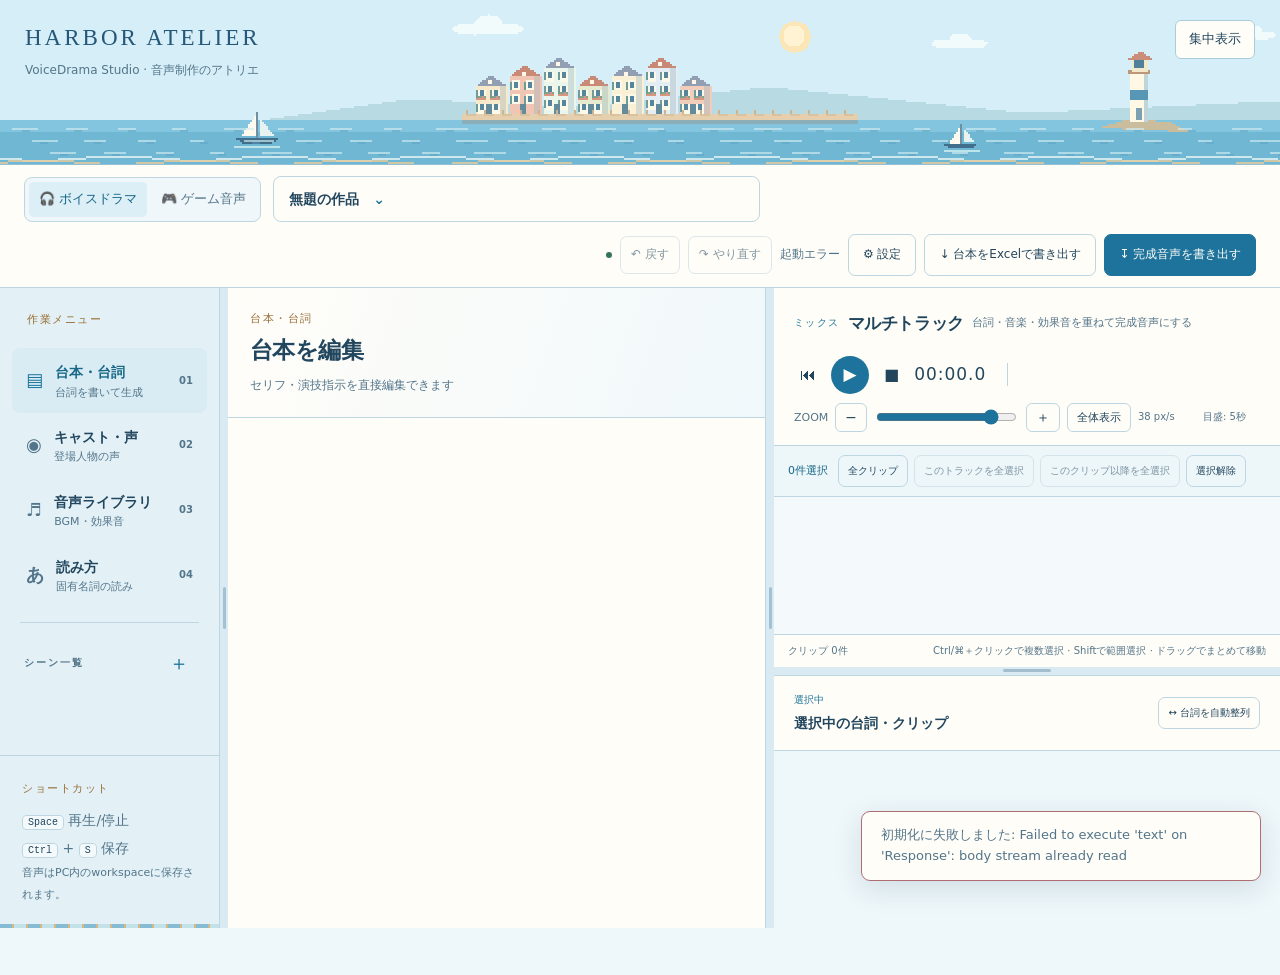
==== static/index.html @ 977e0856 "Generate several VoiceDrama scenes at once in bounded batches VoiceDrama could only generate the mis" ====
<!doctype html>
<html lang="ja"><head><meta charset="utf-8"><meta name="viewport" content="width=device-width,initial-scale=1">
<title>VoiceDrama Studio — シナリオから音へ</title>
<link rel="stylesheet" href="/static/style.css?v=0413"><link rel="stylesheet" href="/static/harbor.css?v=0320"><link rel="stylesheet" href="/static/pronunciation.css?v=0401"><link rel="stylesheet" href="/static/characters.css?v=0501"></head>
<body>
<div id="app">
<header class="harbor-masthead"><canvas class="harbor-art" aria-hidden="true"></canvas><div class="harbor-brand"><strong>HARBOR ATELIER</strong><span>VoiceDrama Studio · 音声制作のアトリエ</span></div><button type="button" id="harborFocus" class="harbor-focus-button" aria-pressed="false">集中表示</button></header>
<header class="topbar">
 <nav class="mode-switch" aria-label="制作モード"><span class="mode-active" aria-current="page">🎧 ボイスドラマ</span><a href="/game">🎮 ゲーム音声</a></nav>
 <button id="projectButton" class="project-name" title="プロジェクトの管理・名前変更">無題の作品 <span>⌄</span></button>
 <div class="top-actions"><span class="status-dot"></span><button id="undoBtn" class="btn ghost history-action" title="編集を戻す (Ctrl+Z)" disabled>↶ 戻す</button><button id="redoBtn" class="btn ghost history-action" title="やり直す (Ctrl+Y / Ctrl+Shift+Z)" disabled>↷ やり直す</button><span id="saveState" class="small muted">読み込み中</span><button id="settingsBtn" class="btn ghost">⚙ 設定</button><button id="exportExcelBtn" class="btn ghost" title="台本をExcelファイルで書き出します">↓ 台本をExcelで書き出す</button><button id="renderBtn" class="btn primary" title="マルチトラックをミックスして完成音声を書き出します">↧ 完成音声を書き出す</button></div>
</header>
<div class="main-layout">
 <aside class="sidebar">
  <div class="sidebar-top"><div class="section-label">作業メニュー</div><button class="side-nav active" id="navScript"><span class="nav-icon">▤</span><span class="nav-text"><b>台本・台詞</b><small>台詞を書いて生成</small></span><span class="nav-short">01</span></button><button class="side-nav" id="navVoices"><span class="nav-icon">◉</span><span class="nav-text"><b>キャスト・声</b><small>登場人物の声</small></span><span class="nav-short">02</span></button><button class="side-nav" id="navAssets"><span class="nav-icon">♬</span><span class="nav-text"><b>音声ライブラリ</b><small>BGM・効果音</small></span><span class="nav-short">03</span></button><button class="side-nav" id="navPronunciation"><span class="nav-icon">あ</span><span class="nav-text"><b>読み方</b><small>固有名詞の読み</small></span><span class="nav-short">04</span></button></div>
  <div class="sidebar-divider"></div><div class="side-section-title">シーン一覧 <button id="addSceneBtn" title="シーンを追加">＋</button></div><div id="sceneList" class="scene-list"></div>
  <div class="sidebar-footer"><div class="tip-label">ショートカット</div><div><kbd>Space</kbd> 再生/停止</div><div><kbd>Ctrl</kbd> + <kbd>S</kbd> 保存</div><div class="tiny muted">音声はPC内のworkspaceに保存されます。</div></div>
 </aside>
 <div class="panel-resizer panel-resizer-vertical" id="resizeSidebar" role="separator" tabindex="0" aria-label="サイドバーの幅を調整" aria-orientation="vertical" title="左右にドラッグして幅を変更。ダブルクリックで初期化"></div>
 <main class="editor-panel">
  <div class="panel-heading"><div><div id="editorKicker" class="kicker">台本・台詞</div><h1 id="editorTitle">台本を編集</h1><p id="editorSub" class="muted">セリフ・演技指示を直接編集できます</p></div><div class="heading-actions" id="panelActions"></div></div>
  <div class="editor-content" id="editorContent"></div>
 </main>
 <div class="panel-resizer panel-resizer-vertical" id="resizeEditor" role="separator" tabindex="0" aria-label="台本編集とマルチトラックの幅を調整" aria-orientation="vertical" title="左右にドラッグしてマルチトラックを拡大・縮小。ダブルクリックで初期化"></div>
 <section class="workbench">
  <div class="workbench-head"><div class="workbench-title"><span class="tiny amber">ミックス</span><h2>マルチトラック</h2><span class="muted small">台詞・音楽・効果音を重ねて完成音声にする</span></div><div class="transport"><button id="rewindBtn" title="先頭へ">⏮</button><button id="playBtn" class="play-btn" title="再生">▶</button><button id="stopBtn" title="再生を中断（現在位置を保持）" aria-label="再生を中断（現在位置を保持）">■</button><div id="timeDisplay" class="clock">00:00.0</div><span class="transport-divider"></span><div class="timeline-zoom-tools" aria-label="タイムラインの表示倍率"><span class="muted small">ZOOM</span><button type="button" id="zoomOutBtn" aria-label="時間軸を縮小" title="より長い時間を表示">−</button><input id="zoom" type="range" min="0" max="100" step="1" value="86" aria-label="時間軸の拡大縮小"><button type="button" id="zoomInBtn" aria-label="時間軸を拡大" title="細かい時間を表示">＋</button><button type="button" id="zoomFitBtn" class="zoom-fit" title="現在のシーンを横幅に収める">全体表示</button><span class="muted tiny" id="zoomNumber">38 px/s</span><span class="muted tiny" id="zoomScale">目盛: 5秒</span></div></div></div>
  <div class="clip-selection-tools" aria-label="タイムラインの複数選択"><span id="clipSelectionCount" role="status">0件選択</span><button id="selectAllClips" class="btn ghost mini">全クリップ</button><button id="selectTrackClips" class="btn ghost mini" disabled>このトラックを全選択</button><button id="selectFollowingClips" class="btn ghost mini" disabled title="選択中クリップの開始時刻以降を全トラックから選択">このクリップ以降を全選択</button><button id="clearClipSelection" class="btn ghost mini">選択解除</button></div>
  <div class="workbench-body"><div class="timeline-shell"><div id="timeline" class="timeline" tabindex="0" aria-label="マルチトラックのタイムライン"></div></div><div class="bottom-stats"><span id="timelineInfo">クリップ 0件</span><span>Ctrl/⌘＋クリックで複数選択 · Shiftで範囲選択 · ドラッグでまとめて移動</span></div></div>
  <div class="panel-resizer panel-resizer-horizontal" id="resizeInspector" role="separator" tabindex="0" aria-label="タイムラインと編集パネルの高さを調整" aria-orientation="horizontal" title="上下にドラッグしてタイムラインの高さを調整。ダブルクリックで初期化"></div>
  <div class="workbench-foot"><div class="inspector-heading"><div><div class="tiny amber">選択中</div><h3>選択中の台詞・クリップ</h3></div><button id="reflowBtn" class="btn ghost mini" title="台詞を順番どおりに並べ直す">↔ 台詞を自動整列</button></div><div id="inspector" class="inspector"></div></div>
 </section>
</div>
</div>
<div id="modalBackdrop" class="modal-backdrop hidden"><div class="modal" id="modalBody"></div></div>
<div id="toasts" class="toasts"></div>
<input type="file" id="excelPicker" accept=".xlsx" hidden>
<input type="file" id="audioPicker" accept="audio/*,.wav,.mp3,.flac,.ogg,.m4a,.aac,.opus" multiple hidden>
<input type="file" id="bulkAudioPicker" accept=".wav,.mp3,.flac,.ogg,.m4a,.aac,.opus,audio/*" multiple hidden>
<script src="/static/harbor.js?v=0313" defer></script><script src="/static/pronunciation.js?v=0401" defer></script><script src="/static/characters.js?v=0502" defer></script><script src="/static/app.js?v=0503" defer></script>
</body></html>
---- static/style.css ----
:root{--bg:#0b0d13;--surface:#11151e;--surface2:#171b26;--surface3:#1d2330;--border:#292f3b;--text:#eaedf5;--muted:#929aa9;--accent:#d4a968;--accent2:#f2d6a4;--green:#72ba9a;--blue:#82a7e1;--purple:#af91d7;--red:#e0848a;--radius:11px}
*{box-sizing:border-box}body{margin:0;background:var(--bg);color:var(--text);font-family:'DM Sans','Noto Sans JP',system-ui,sans-serif;font-size:13px}button,input,select,textarea{font:inherit}button{cursor:pointer}button:disabled{opacity:.4;cursor:not-allowed}input,textarea,select{background:#151a25;border:1px solid #343b49;color:var(--text);border-radius:7px;outline:none}input:focus,textarea:focus,select:focus{border-color:var(--accent)}textarea{resize:vertical}select{padding:8px}::selection{background:#a17b46;color:#fff}h1,h2,h3,p{margin:0}h1{font-size:23px;letter-spacing:-.6px}h2{font-size:17px;letter-spacing:-.4px}h3{font-size:14px}button{color:inherit}.muted{color:var(--muted)}.tiny{font-size:10px}.small{font-size:11px}.amber{color:var(--accent)}.hidden{display:none!important}.kicker,.section-label,.tip-label{font-size:10px;letter-spacing:2.4px;font-weight:700;color:var(--accent)}.topbar{height:72px;display:flex;align-items:center;gap:22px;border-bottom:1px solid var(--border);padding:0 23px;background:#0e1118}.brand{display:flex;gap:11px;align-items:center;min-width:208px}.brand-icon{width:34px;height:34px;border:1px solid #7a6343;color:var(--accent);border-radius:10px;display:grid;place-items:center}.brand-icon svg{width:25px}.brand b{letter-spacing:2px;font-size:14px}.brand b span{font-weight:400;color:var(--accent)}.brand small{font-size:9px;letter-spacing:3px;color:#a0a3aa;display:block;margin-top:1px}.brand em{font-style:normal;font-size:8px;letter-spacing:1px;color:#56826e}.project-name{padding:11px 15px;background:#171c26;border:1px solid #2a3140;border-radius:8px;min-width:210px;text-align:left;font-weight:700;max-width:330px;overflow:hidden;text-overflow:ellipsis;white-space:nowrap}.project-name span{float:right;color:var(--accent)}.top-actions{display:flex;gap:9px;align-items:center;margin-left:auto}.status-dot{height:6px;width:6px;background:var(--green);border-radius:50%}.btn{border:1px solid var(--border);background:#1a202c;padding:10px 14px;border-radius:7px;font-size:12px;font-weight:600;white-space:nowrap}.btn:hover{border-color:#8d7958;background:#252b34}.btn.primary{background:linear-gradient(135deg,#b58b50,#d7b17a);border:0;color:#141218}.btn.primary:hover{filter:brightness(1.08)}.btn.ghost{background:transparent}.btn.mini{font-size:10px;padding:7px 9px}.btn.danger{color:#eaa6a6}.main-layout{display:grid;grid-template-columns:220px minmax(370px,42%) minmax(440px,1fr);height:calc(100vh - 72px);min-height:580px}.sidebar{background:#10131c;border-right:1px solid var(--border);display:flex;flex-direction:column;min-height:0}.sidebar-top{padding:23px 12px 15px}.sidebar-top .section-label{padding:0 15px 20px}.side-nav{width:100%;display:flex;align-items:center;gap:12px;padding:13px 14px;background:none;border:0;border-radius:8px;text-align:left;color:#aeb5c3;font-weight:600}.side-nav.active{background:#242432;color:var(--accent2)}.side-nav:hover{background:#202632}.nav-icon{font-size:18px;color:#8c939f}.side-nav.active .nav-icon{color:var(--accent)}.nav-short{font-size:10px;color:#667080;margin-left:auto}.sidebar-divider{height:1px;background:var(--border);margin:0 20px}.side-section-title{display:flex;align-items:center;justify-content:space-between;padding:23px 24px 12px;font-size:10px;letter-spacing:2.1px;color:#89909b;font-weight:700}.side-section-title button{background:none;border:0;color:var(--accent);font-size:20px}.scene-list{padding:0 10px;overflow:auto;flex:1}.scene-item{display:flex;align-items:center;text-align:left;gap:10px;padding:12px 12px;width:100%;border:0;background:none;color:#9ca7b8;border-radius:7px;margin-bottom:3px}.scene-item.active{background:#252635;color:#f4e0bd}.scene-item:hover{background:#222736}.scene-count{margin-left:auto;font-size:10px;color:#7c8594}.scene-mark{height:7px;width:7px;border-radius:2px;background:#626b7c}.scene-item.active .scene-mark{background:var(--accent)}.sidebar-footer{border-top:1px solid var(--border);padding:22px;color:#9299a6;line-height:2}.sidebar-footer .tip-label{margin-bottom:6px}kbd{font-size:10px;border:1px solid #484d59;background:#212733;border-radius:4px;padding:1px 5px;color:#c2c7d0}.editor-panel{display:flex;flex-direction:column;border-right:1px solid var(--border);min-width:0;min-height:0}.panel-heading{padding:26px 27px 20px;border-bottom:1px solid var(--border);display:flex;justify-content:space-between;gap:10px;align-items:center}.panel-heading h1{margin:5px 0 7px}.panel-heading p{font-size:11px}.heading-actions{display:flex;gap:6px;flex-wrap:wrap;justify-content:flex-end}.editor-content{padding:20px 21px 70px;overflow-y:auto;min-height:0}.script-line{position:relative;border:1px solid #303544;background:#151a24;border-radius:10px;margin-bottom:14px;padding:16px 16px 12px;transition:border-color .15s}.script-line.active{border-color:#b79660;background:#191e2a;box-shadow:0 0 0 1px #7f673e33}.line-top{display:flex;align-items:center;gap:8px;margin-bottom:13px}.line-number{color:#798293;min-width:28px;font-size:11px}.speaker-select{min-width:110px;max-width:210px;color:#f0d6ac;font-weight:700;border:1px solid #4a4338;background:#27242a;padding:6px 7px}.line-status{margin-left:auto;font-size:10px;border-radius:14px;padding:4px 8px;background:#283d39;color:#83cfac}.line-status.stale{background:#4b3831;color:#e3b67b}.line-status.missing{background:#32353e;color:#a3a6b0}.line-actions{display:flex;gap:6px}.icon-btn{border:0;background:transparent;color:#99a1ac;font-size:16px}.icon-btn:hover{color:var(--accent)}.line-text{width:100%;border:0;background:transparent;color:#eff2f8;min-height:70px;padding:2px 4px;font-size:14px;line-height:1.8;resize:vertical}.line-text:focus{border:none}.caption-box{border-top:1px solid #303643;display:flex;align-items:flex-start;gap:8px;padding-top:13px}.caption-tag{font-size:10px;font-weight:700;white-space:nowrap;color:var(--accent);padding-top:9px}.caption-box textarea{width:100%;background:transparent;color:#aeb7c4;min-height:47px;border:0;font-size:12px;line-height:1.65;padding:4px}.line-footer{display:flex;justify-content:space-between;align-items:center;margin-top:6px;color:#9a9faa;font-size:10px}.gap-input{width:58px;text-align:center;padding:5px;border:1px solid #39404e;color:#f1d9aa}.line-footer button{border:0;background:none;color:#d7b684;font-size:11px}.empty{border:1px dashed #404756;border-radius:11px;padding:32px 22px;text-align:center;color:#8992a0;line-height:2}.editor-bigaction{width:100%;padding:14px;border:1px dashed #69583d;color:var(--accent2);background:#26221f;border-radius:9px}.editor-bigaction:hover{background:#353029}.workbench{display:flex;flex-direction:column;min-width:0;min-height:0;background:#0f1219}.workbench-head{padding:22px 20px 13px;border-bottom:1px solid var(--border)}.workbench-title{display:flex;align-items:center;gap:12px}.workbench-title .tiny{letter-spacing:1.4px}.transport{display:flex;align-items:center;gap:9px;padding-top:19px}.transport button{border:0;background:none;color:#c7cbd4;font-size:16px}.transport .play-btn{width:38px;height:38px;border-radius:50%;background:var(--accent);color:#11151e;font-size:17px;font-weight:700}.transport .play-btn:hover{background:#f5cc92}.clock{font-variant-numeric:tabular-nums;font-size:17px;letter-spacing:1px;min-width:78px;color:#f5f2ea}.transport-divider{background:#434958;height:23px;width:1px;margin:0 6px}.transport input[type=range]{width:92px;accent-color:var(--accent)}.workbench-body{flex:1;min-height:210px;display:flex;flex-direction:column}.timeline-shell{flex:1;overflow:auto;position:relative;background:#11161e}.timeline{position:relative;min-width:max-content;min-height:340px}.tl-row{display:flex;min-height:86px;border-bottom:1px solid #303744}.tl-label{position:sticky;left:0;z-index:5;width:108px;min-width:108px;padding:15px 10px;background:#1a202b;border-right:1px solid #38404e}.tl-label b{font-size:11px;display:block}.tl-label small{font-size:10px;display:block;color:#7e899a;margin-top:9px}.tl-lane{position:relative;min-height:86px;background-image:linear-gradient(to right,rgba(190,195,203,.09) 1px,transparent 1px);background-size:var(--fiveSec) 100%}.tl-lane:after{content:'';position:absolute;inset:0;pointer-events:none;background-image:linear-gradient(to right,rgba(230,233,239,.025) 1px,transparent 1px);background-size:var(--oneSec) 100%}.tl-ruler{display:flex;height:32px;border-bottom:1px solid #404754;background:#151a23}.tl-ruler-side{position:sticky;left:0;z-index:6;width:108px;min-width:108px;background:#1a202b;border-right:1px solid #343d4a;display:flex;align-items:center;justify-content:center;color:#818b99;font-size:10px}.tl-ruler-scale{position:relative;cursor:crosshair}.tl-tick{position:absolute;bottom:0;font-size:10px;color:#9ea6b3;padding-left:5px;border-left:1px solid #596071;height:16px;font-variant-numeric:tabular-nums}.tl-clip{position:absolute;top:18px;height:48px;border:1px solid #ffffff2c;border-radius:5px;overflow:hidden;cursor:grab;user-select:none;display:flex;align-items:center;box-shadow:0 3px 6px #0003}.tl-clip.dialogue{background:#486c9c}.tl-clip.sfx{background:#9b6f40}.tl-clip.bgm{background:#477a64}.tl-clip.ambience{background:#786291}.tl-clip.selected{outline:2px solid #fff;outline-offset:1px;z-index:3}.tl-clip:hover{filter:brightness(1.16)}.clip-text{position:relative;z-index:1;display:block;font-size:10px;font-weight:700;white-space:nowrap;overflow:hidden;text-overflow:ellipsis;padding:0 12px 0 7px;text-shadow:0 1px 2px #0008}.clip-bars{position:absolute;inset:8px 2px;opacity:.3;background:repeating-linear-gradient(90deg,transparent 0px,transparent 3px,#fff 3px,#fff 4px,transparent 4px,transparent 7px);mask-image:linear-gradient(0deg,transparent 10%,#000 40%,#000 70%,transparent 90%)}.clip-handle{position:absolute;right:0;top:0;bottom:0;width:8px;background:#fff4;cursor:ew-resize;z-index:2}.tl-playhead{position:absolute;width:2px;background:#f3d39d;top:0;bottom:0;pointer-events:none;z-index:4;box-shadow:0 0 7px #ffd89588}.tl-playhead:before{content:'▼';position:absolute;top:-4px;left:-6px;color:#f3d39d;font-size:12px}.bottom-stats{padding:8px 14px;display:flex;gap:16px;justify-content:space-between;font-size:10px;color:#868e9b;border-top:1px solid var(--border)}.workbench-foot{height:300px;min-height:220px;overflow:auto;border-top:1px solid #343a47;background:#151a23}.inspector-heading{display:flex;align-items:center;justify-content:space-between;padding:16px 20px;border-bottom:1px solid #323945}.inspector-heading h3{margin-top:4px}.inspector{padding:17px 20px 22px}.inspector-grid{display:grid;grid-template-columns:repeat(2,minmax(0,1fr));gap:12px}.field{display:flex;flex-direction:column;gap:6px;min-width:0}.field label{font-size:10px;color:#a9b1c0;letter-spacing:.3px}.field input,.field select,.field textarea{width:100%;padding:9px 10px;font-size:12px}.field.wide{grid-column:span 2}.inspect-actions{display:flex;gap:7px;margin-top:15px;flex-wrap:wrap}.inspector-note{color:#8b95a5;font-size:11px;line-height:1.8}.asset-card,.cast-card{border:1px solid #353e4b;border-radius:10px;background:#191f2b;padding:15px;margin-bottom:12px}.asset-card b,.cast-card b{display:block;margin-bottom:7px}.asset-meta{display:flex;align-items:center;justify-content:space-between;gap:10px}.asset-type{font-size:10px;letter-spacing:1px;color:var(--accent)}.asset-actions{display:flex;gap:6px;flex-wrap:wrap;margin-top:10px}.buttonline{display:flex;gap:8px;align-items:center;flex-wrap:wrap}.cast-card .field{margin-top:11px}.pill{display:inline-block;border:1px solid #4d596b;color:#b7c8d8;padding:3px 7px;border-radius:10px;font-size:10px}.modal-backdrop{position:fixed;inset:0;z-index:50;background:#03050ab5;display:flex;align-items:center;justify-content:center;padding:25px}.modal{width:min(580px,95vw);max-height:85vh;overflow:auto;background:#1b202c;border:1px solid #4c5261;box-shadow:0 16px 80px #0009;border-radius:13px;padding:25px}.modal h2{margin-bottom:9px}.modal p{font-size:12px;line-height:1.8;color:#adb6c4;margin-bottom:15px}.modal .field{margin-bottom:14px}.modal-actions{display:flex;justify-content:flex-end;gap:10px;margin-top:20px}.toasts{position:fixed;bottom:19px;right:19px;z-index:80;display:grid;gap:8px}.toast{background:#252d3a;border:1px solid #75736a;color:#eaeef4;border-radius:9px;padding:13px 19px;max-width:400px;box-shadow:0 12px 35px #0007;font-size:12px}.progress{height:5px;width:100%;background:#343c49;border-radius:9px;overflow:hidden}.progress>div{height:100%;background:var(--accent);transition:width .4s}.project-choice{display:block;width:100%;text-align:left;padding:13px 15px;border:1px solid #424957;background:#222936;border-radius:8px;margin-bottom:8px}.project-choice:hover{border-color:var(--accent)}.project-choice small{display:block;color:#8b93a1;margin-top:5px}
@media(max-width:1250px){.main-layout{grid-template-columns:170px minmax(330px,41%) minmax(370px,1fr)}.brand{min-width:175px}.topbar{gap:12px;padding:0 14px}.panel-heading{padding:20px 16px}.editor-content{padding:14px}.transport input[type=range]{width:55px}.sidebar-top{padding-left:7px;padding-right:7px}}@media(max-width:950px){.main-layout{grid-template-columns:150px minmax(310px,1fr);overflow:auto}.workbench{grid-column:2;min-height:650px}.sidebar{grid-row:1/3}.editor-panel{min-height:460px}.top-actions .small{display:none}}@media(max-width:600px){.sidebar{display:none}.main-layout{grid-template-columns:1fr;height:auto}.workbench{grid-column:1;min-height:600px}.editor-panel{min-height:400px}.brand{min-width:140px}.brand b{font-size:10px}.project-name{min-width:120px}.top-actions .btn.ghost{display:none}.topbar{padding:0 8px;gap:6px}.btn{padding:8px;font-size:10px}}

.cast-reference-preview{display:flex;flex-direction:column;gap:6px}
.cast-reference-preview .ref-row{margin:0;padding:7px 9px}
.cast-reference-preview .ref-row span{min-width:0;overflow:hidden;text-overflow:ellipsis;white-space:nowrap}

/* Batch imported audio: clear target preview before any files are copied. */
.batch-dropzone{display:flex;align-items:center;gap:14px;cursor:pointer;border:1.5px dashed #626c7c;border-radius:11px;padding:16px 18px;margin-bottom:17px;background:#1a2230;transition:background .15s,border-color .15s}
.batch-dropzone:hover,.file-drag-active .batch-dropzone,.file-drag-active .cast-card{background:#293544;border-color:var(--accent)}
.dropzone-icon{font-size:23px;color:var(--accent);width:36px;height:36px;display:grid;place-items:center;background:#34303b;border-radius:8px}
.batch-dropzone b{font-size:12px}.batch-dropzone p{font-size:11px;color:var(--muted);margin-top:4px}
.batch-top-grid{display:grid;grid-template-columns:1fr 1fr;gap:11px}
.batch-check{display:flex;gap:8px;align-items:center;font-size:12px;margin-bottom:10px;line-height:1.6}
.batch-notice{padding:10px 12px;border:1px solid #384252;border-radius:8px;color:#b1bbcc;font-size:11px;line-height:1.7;background:#18202d;margin-bottom:13px}
.batch-preview-header{display:flex;justify-content:space-between;align-items:center;border-bottom:1px solid #414958;padding:9px 0}
.batch-rows{max-height:310px;overflow:auto;border:1px solid #3a4251;border-radius:8px;margin-top:8px}
.batch-row{display:flex;gap:10px;align-items:center;justify-content:space-between;border-bottom:1px solid #2c3542;padding:8px}
.batch-row:last-child{border-bottom:none}.batch-row:nth-child(2n){background:#202838}
.batch-file{display:flex;align-items:center;min-width:0;flex:1;gap:6px}.batch-file>span:nth-child(2){overflow:hidden;text-overflow:ellipsis;white-space:nowrap;min-width:60px}.batch-file small{font-size:9px;color:var(--muted);white-space:nowrap}
.batch-seq{color:var(--accent);font-size:10px;min-width:20px}.batch-controls{display:flex;align-items:center;justify-content:flex-end;gap:4px;max-width:55%}
.batch-controls select{max-width:235px;min-width:120px;width:100%;font-size:11px;padding:7px 5px}.batch-controls button{background:#2a3343;border:1px solid #3f4b5c;border-radius:6px;padding:6px 8px}
.batch-error{color:#f0a5ae!important;margin-top:8px!important}
.modal:has(.batch-rows){width:min(860px,95vw)}
@media(max-width:650px){.batch-top-grid{grid-template-columns:1fr}.batch-row{display:block}.batch-file{margin-bottom:7px}.batch-controls{max-width:100%;justify-content:flex-start}}

/* Reference assets are managed separately from dialogue recordings. */
.ref-manage{margin-top:24px;padding:18px;border:1px solid var(--border,#3b4351);border-radius:12px}
.ref-manage h3{margin:0 0 4px;font-size:1.02rem}
.ref-row{display:flex;align-items:center;justify-content:space-between;gap:10px;padding:10px 0;border-bottom:1px solid rgba(160,170,185,.16);overflow-wrap:anywhere}
.ref-row:last-child{border:0}.ref-row>div{display:flex;gap:6px;flex-shrink:0}

/* Cast-copy modal: compact multi-selection with scroll for large casts. */
.cast-copy-list{display:grid;grid-template-columns:repeat(auto-fit,minmax(180px,1fr));gap:8px;max-height:270px;overflow:auto;margin-top:10px;padding:2px}
.cast-copy-item{display:flex;align-items:center;gap:9px;border:1px solid var(--border,#384254);border-radius:9px;padding:10px;cursor:pointer;background:rgba(255,255,255,.025)}
.cast-copy-item input{flex-shrink:0}
.cast-copy-item span{min-width:0;display:flex;flex-direction:column;gap:4px}
.cast-copy-item small{opacity:.7;font-size:11px}
.cast-copy-item input[type="checkbox"]{width:16px;height:16px;flex:0 0 16px;margin:0;accent-color:var(--accent)}
.cast-copy-item span{flex:1;overflow-wrap:anywhere}
.cast-copy-item b{margin:0}

/* Excel import: explicit full-replacement selection */
.import-mode-choice{display:flex;align-items:flex-start;gap:12px;margin:12px 0;padding:14px;border:1px solid var(--line,#454e62);border-radius:8px;cursor:pointer}
.import-mode-choice input{margin-top:5px;flex:0 0 auto}
.import-mode-choice span{display:grid;gap:5px}
.import-mode-choice small{color:var(--muted,#a0a7b8);line-height:1.6}

.file-name-box{border-top:1px solid #303643;margin-top:10px;padding-top:8px}
.file-name-box label{font-size:10px;color:#9fa8b6;display:block}
.file-name-box input{margin-top:5px;width:100%;padding:7px 9px;font-size:12px;background:#111722}

/* v0.2.3 — resizable workspace. Grid handles are actual, narrow columns, so
   resizing cannot intercept dragging timeline clips or scrolling panels. */
.main-layout{
 --vds-sidebar-width:220px;--vds-editor-width:42%;
 grid-template-columns:minmax(160px,var(--vds-sidebar-width)) 8px minmax(300px,var(--vds-editor-width)) 8px minmax(320px,1fr);
}
.sidebar{grid-column:1;grid-row:1}
#resizeSidebar{grid-column:2;grid-row:1}
.editor-panel{grid-column:3;grid-row:1}
#resizeEditor{grid-column:4;grid-row:1}
.workbench{grid-column:5;grid-row:1}
.panel-resizer{position:relative;z-index:10;background:#181d27;touch-action:none;user-select:none;outline-offset:-2px;transition:background .12s}
.panel-resizer::after{content:'';position:absolute;background:#4e596a;border-radius:6px;opacity:.65;transition:background .12s,opacity .12s}
.panel-resizer:hover,.panel-resizer:focus-visible,.panel-resizer.is-resizing{background:#343345;outline-color:var(--accent)}
.panel-resizer:hover::after,.panel-resizer:focus-visible::after,.panel-resizer.is-resizing::after{background:var(--accent);opacity:1}
.panel-resizer-vertical{width:8px;cursor:col-resize}
.panel-resizer-vertical::after{width:3px;height:42px;top:50%;left:2.5px;transform:translateY(-50%)}
.panel-resizer-horizontal{height:8px;flex:0 0 8px;cursor:row-resize}
.panel-resizer-horizontal::after{height:3px;width:48px;left:50%;top:2.5px;transform:translateX(-50%)}
.workbench-body{flex:1 1 0;min-height:170px}
.workbench-foot{flex:0 0 var(--vds-inspector-height,300px);height:auto;min-height:120px;max-height:none}
.transport{flex-wrap:wrap}
body.vds-resizing,body.vds-resizing *{user-select:none!important}
body.vds-resizing-columns,body.vds-resizing-columns *{cursor:col-resize!important}
body.vds-resizing-rows,body.vds-resizing-rows *{cursor:row-resize!important}
@media(max-width:1250px) and (min-width:951px){.main-layout{--vds-sidebar-width:170px;--vds-editor-width:41%}}
@media(max-width:950px){
 .main-layout{grid-template-columns:150px minmax(0,1fr);grid-template-rows:minmax(460px,auto) minmax(650px,auto);height:auto;min-height:0;overflow:visible}
 .panel-resizer-vertical{display:none}
 .sidebar{grid-column:1;grid-row:1/3}
 .editor-panel{grid-column:2;grid-row:1;min-height:460px}
 .workbench{grid-column:2;grid-row:2;min-height:650px;height:650px}
}
@media(max-width:600px){
 .main-layout{grid-template-columns:minmax(0,1fr)}
 .sidebar{display:none}
 .editor-panel{grid-column:1;grid-row:1;min-height:400px}
 .workbench{grid-column:1;grid-row:2;min-height:650px}
}


/* Cast profiles: each voice sample and its actions belong to one clearly
   outlined cast card (and no longer visually float into the next cast). */
.cast-card{margin-bottom:30px;padding:22px 20px 19px;border:1px solid #455267;border-radius:13px;background:#191f2b;box-shadow:0 9px 22px #05081222}
.cast-card-heading{display:flex;align-items:center;justify-content:space-between;gap:12px;padding:0 0 16px;border-bottom:1px solid #414c5d;margin-bottom:13px}
.cast-identity{min-width:0}
.cast-number,.cast-reference-kicker{display:block;font-size:10px;letter-spacing:1.8px;font-weight:700;color:var(--accent);margin-bottom:6px}
.cast-card-heading h3{font-size:20px;letter-spacing:.1px;overflow-wrap:anywhere}
.cast-reference-count{flex:none;padding:7px 10px;border-radius:7px;background:#283143;color:#b8c7d8;font-size:11px}
.cast-fields{min-width:0}
.cast-reference-section{margin-top:20px;border:1px solid #3c4d63;border-radius:10px;padding:15px 16px;background:#111925}
.cast-reference-heading{padding-bottom:12px;border-bottom:1px solid #333f51;margin-bottom:10px}
.cast-reference-heading h4{font-size:13px;margin:0;color:#e9edf5}
.cast-reference-preview{display:grid;gap:8px;min-width:0}
.cast-reference-preview .ref-row{margin:0;min-width:0}
.cast-reference-preview .ref-row span{min-width:0;overflow-wrap:anywhere}
.cast-card-actions{margin-top:18px;padding-top:16px;border-top:1px solid #414c5d;display:flex;gap:8px;flex-wrap:wrap}
@media(max-width:600px){.cast-card{padding:15px 12px;margin-bottom:22px}.cast-card-heading{align-items:flex-start}.cast-reference-count{white-space:nowrap}.cast-reference-section{padding:12px}}

/* Scene actions remain separate buttons; never nest controls inside buttons. */
.scene-row{display:flex;align-items:center;min-width:0;gap:2px;border-radius:8px}
.scene-row .scene-item{flex:1;min-width:0;width:auto}
.scene-row .scene-title{overflow:hidden;text-overflow:ellipsis;white-space:nowrap;min-width:0}
.scene-delete-btn{flex:none;width:28px;height:30px;border:1px solid transparent;border-radius:6px;background:transparent;color:#8b93a3;font-size:18px;cursor:pointer}
.scene-row:hover .scene-delete-btn,.scene-delete-btn:focus-visible{color:#ef9b9d;border-color:#775052;background:#432629}
.scene-delete-btn:hover{color:#fff;background:#773941}

/* Dragging audio from the library / desktop to a specific time and track. */
.asset-draggable{cursor:grab}.asset-draggable:active{cursor:grabbing}
.asset-draggable:hover{border-color:#a78656;box-shadow:0 0 0 1px #a786563b}
.tl-lane.timeline-drop-target{background-color:#203b3a;outline:2px dashed #73d5af;outline-offset:-3px}
.history-action{font-size:11px;padding:8px 10px}
@media(max-width:1200px){.history-action{font-size:0;padding:7px 9px}.history-action::first-letter{font-size:15px}}

/* Timeline multi-selection */
.clip-selection-tools{display:flex;align-items:center;gap:6px;flex-wrap:wrap;padding:9px 14px;border-bottom:1px solid var(--border)}
#clipSelectionCount{font-size:11px;color:var(--accent2);margin-right:4px}
.track-select-button{margin-top:7px;padding:4px 3px;font-size:9px;color:var(--accent2);border:1px solid #615742;border-radius:4px;background:#252632;width:100%}
.bottom-stats{flex-wrap:wrap}
.tl-clip{touch-action:none}
.tl-clip:focus-visible{outline:2px solid var(--accent2)}

/* v0.4: shared vocabulary with the game-voice screen. Menu items carry a
   one-line purpose; bulk actions sit above the line list; the selected
   line's generate / preview / download live together at the top right. */
.side-nav{align-items:center}
.side-nav .nav-text{display:flex;flex-direction:column;min-width:0;flex:1}
.side-nav .nav-text b{font-size:14px;font-weight:600}
.side-nav .nav-text small{font-size:11px;font-weight:400;color:var(--muted);line-height:1.4;margin-top:1px;white-space:normal}
.heading-actions{flex-direction:column;align-items:flex-start}
.heading-actions .action-group{display:flex;flex-wrap:wrap;gap:8px}
.heading-actions .action-main{padding-bottom:8px;border-bottom:1px dashed var(--line);width:100%}
.take-panel{border:1px solid #9bbfd1;border-radius:9px;background:var(--surface);padding:12px 13px;margin-bottom:14px}
.take-head{display:flex;align-items:center;justify-content:space-between;gap:8px;margin-bottom:8px}
.take-title{font-size:12px;font-weight:600;letter-spacing:1px;color:var(--gold)}
.take-panel .field{margin-bottom:8px}
.take-panel .take-actions{margin-top:6px}
.take-panel .line-status{margin-left:0}

/* Voice Design dialog: regenerate and compare results without closing it. */
.design-panel{margin-top:14px}
.design-candidates{margin:4px 0 8px;border:1px solid var(--border);border-radius:8px;padding:0 10px}
.design-candidates .ref-row>span{min-width:0;overflow:hidden;text-overflow:ellipsis;white-space:nowrap}
.scene-gen-list{display:grid;gap:8px;max-height:300px;overflow:auto;margin:12px 0 16px}
.scene-gen-scope{display:grid;gap:6px;margin-bottom:6px}.scene-gen-scope .batch-check{margin:0}.scene-gen-scope input{width:auto;flex:none}
---- static/harbor.css ----
/* Harbor Atelier: the same daylight palette and pixel mural in both modes. */
:root{color-scheme:light;--bg:#eef7fa;--surface:#fffdf8;--surface2:#f3f9fb;--surface3:#e3f1f7;--side:#e3f1f7;--border:#bed6e1;--line:#bed6e1;--text:#21465d;--muted:#537589;--accent:#1d739b;--accent2:#176786;--gold:#986c33;--blue:#176786;--green:#34745f;--purple:#71648c;--red:#a3454b;--harbor-chrome-height:229px}
body{background:var(--bg);color:var(--text);font-size:14px;line-height:1.6}
button,input,select,textarea{color:var(--text);font-family:inherit}
input,select,textarea{background:var(--surface);border-color:var(--line);accent-color:var(--accent)}
input::placeholder,textarea::placeholder{color:#607f90;opacity:1}
input:focus,select:focus,textarea:focus{outline:2px solid #7db4cf;outline-offset:1px;border-color:var(--accent)}
button:focus-visible,a:focus-visible,[role=button]:focus-visible{outline:2px solid var(--accent);outline-offset:3px}
button,.btn{background:var(--surface);border-color:var(--line);color:var(--text);font-weight:500}
button:hover,.btn:hover{background:#e2f2f8;border-color:#699fb8}
button:disabled{opacity:.55}
button.primary,.btn.primary{background:var(--accent);color:#fffdf8;border:1px solid var(--accent)}
button.primary:hover,.btn.primary:hover{background:#155b7c;border-color:#155b7c;filter:none}
.btn.ghost,.outline{background:transparent}
button.danger,.btn.danger,.game-ref-row .ref-remove,.dict-delete{color:var(--red)}
::selection{background:#c9e7f2;color:#21465d}
.harbor-masthead{position:relative;min-height:165px;padding:20px 25px 84px;display:flex;align-items:flex-start;justify-content:space-between;gap:16px;background:#d6eef8;border-bottom:1px solid #94bfd3;overflow:hidden}
.harbor-art{position:absolute;inset:0;width:100%;height:100%;pointer-events:none}
.harbor-brand{position:relative;z-index:1;background:#d6eef8;padding-right:12px;min-width:0}
.harbor-brand strong{display:block;font-family:Georgia,'Times New Roman',serif;font-size:23px;font-weight:400;letter-spacing:3px;color:#245778}
.harbor-brand span{display:block;font-size:12px;color:var(--muted);margin-top:4px}
.harbor-focus-button{position:relative;z-index:1;background:#fffdf8;border:1px solid #aacddb;border-radius:6px;padding:8px 13px;font-size:13px;flex:none}
.bar,.topbar{height:auto;min-height:64px;display:flex;flex-wrap:wrap;align-items:center;gap:12px;padding:11px 24px;background:var(--surface);border-bottom:1px solid var(--line)}
.bar #saveNotice{font-size:12px;color:var(--muted)}
.top-actions{flex-wrap:wrap;gap:8px;min-width:0}
.top-actions .small{font-size:12px;display:inline}
.history-action{font-size:12px;padding:8px 10px}
.history-action::first-letter{font-size:inherit}
.mode-switch,.modes{display:flex;gap:4px;align-items:center;background:#f0f7fa;border:1px solid var(--line);padding:4px;border-radius:8px;white-space:nowrap}
.mode-switch>a,.mode-switch>span,.modes a{padding:7px 10px;font-size:13px;border-radius:5px;text-decoration:none;color:var(--muted);font-weight:500}
.mode-switch .mode-active,.modes a.active{background:#dceef6;color:var(--accent2)}
.mode-switch a:hover,.modes a:not(.active):hover{background:#e2f2f8;color:var(--accent2)}
.project-name,.project-choice{background:var(--surface);border-color:var(--line);color:var(--text)}
.project-name{min-width:170px;max-width:280px;font-size:14px}
.topbar .project-name{display:flex;align-items:center;gap:14px;flex:0 1 auto;width:clamp(260px,38vw,680px);min-width:260px;max-width:min(680px,100%);white-space:normal;overflow:visible;text-overflow:clip}
.project-name .project-title{float:none;flex:1;min-width:0;color:var(--text);overflow-wrap:anywhere;text-align:left}
.project-name .project-chevron{float:none;flex:none;color:var(--accent)}
.scene-rename-btn{flex:none;width:26px;height:30px;padding:0;border:1px solid transparent;border-radius:6px;background:transparent;color:var(--muted);font-size:16px}
.scene-rename-btn:hover,.scene-rename-btn:focus-visible{color:var(--accent);border-color:#aac8d7;background:#f5fafb}
.asset-meta{align-items:flex-start}
.asset-meta .asset-display-title{flex:1;min-width:0;font-size:16px;line-height:1.8;overflow-wrap:anywhere;white-space:pre-wrap;margin-bottom:0}
.asset-meta>.small{flex:none;white-space:nowrap;margin-top:4px}
.asset-dialogue-context,.asset-file-name{color:var(--muted);font-size:12px;overflow-wrap:anywhere;line-height:1.7;margin-top:5px}
.asset-file-name{font-family:Consolas,monospace;font-size:11px}
.export-cover-preview{display:flex;align-items:center;gap:14px;margin-top:10px;flex-wrap:wrap}
.export-cover-preview[hidden]{display:none}
.export-cover-preview img{width:112px;height:112px;max-width:100%;object-fit:cover;border:1px solid var(--line);border-radius:6px}
#exportCover{max-width:100%}
.library-source-bar{display:flex;align-items:center;gap:8px;flex-wrap:wrap;margin-bottom:14px}
.library-source-bar[hidden],#libraryDropzone[hidden],#shareAllLibraryBtn[hidden],#openTrashBtn[hidden]{display:none}
.library-source-bar>button[data-library-source]{padding:8px 12px;border:1px solid var(--line);border-radius:6px;background:var(--surface);color:var(--text);font-size:12px}
.library-source-bar>button[data-library-source][aria-pressed="true"]{background:#d9ecf4;border-color:#699fb8;color:var(--accent2);font-weight:700}
#shareAllLibraryBtn{margin-left:auto}
.library-controls{margin-bottom:18px}
.library-tabs{display:flex;flex-wrap:wrap;gap:6px;margin-bottom:16px;border-bottom:1px solid var(--line);padding-bottom:10px}
/* Keep audio categories visible while the library list scrolls. */
.editor-content > .library-tabs{position:sticky;top:0;z-index:5;background:var(--surface);padding-top:10px;margin-top:-10px}
.library-tabs button{padding:9px 12px;border:1px solid var(--line);border-radius:6px;background:var(--surface);font-size:13px;display:flex;align-items:center;gap:7px}
.library-tabs button[aria-selected=true]{background:#d9ecf4;color:var(--accent2);border-color:#699fb8;box-shadow:inset 0 -2px #348bb2}
.library-tab-count{font-size:11px;color:var(--muted);font-variant-numeric:tabular-nums}
.library-controls>label{display:block;color:var(--muted);font-size:12px;margin-bottom:7px}
.library-search-row{display:flex;align-items:center;gap:8px;margin-bottom:9px}
.library-search-row input{min-width:0;flex:1;width:100%;padding:10px 12px;border-radius:6px;font-size:14px}
.library-search-row button{flex:none;font-size:12px}
@media(max-width:600px){.library-search-row{flex-wrap:wrap}.library-search-row input{flex-basis:100%}.library-tabs button{padding:10px 12px;min-height:42px}}
.project-choice small{color:var(--muted)}
.shell,.main-layout{height:calc(100dvh - var(--harbor-chrome-height));min-height:640px}
.side,.sidebar{background:var(--side);border-color:var(--line)}
.side-head,.side-foot,.sidebar-footer,.sidebar-divider{border-color:var(--line);color:var(--muted)}
.sidebar-divider{background:var(--line)}
.side-foot,.sidebar-footer .tiny{font-size:11px}
.micro,.kicker,.section-label,.tip-label,.cast-number,.cast-reference-kicker,.asset-type{font-size:11px;font-weight:500;color:var(--gold);letter-spacing:1.5px}
.side-nav,.scene-item{color:var(--text)}
.side-nav.active,.scene-item.active,.scenario-btn.active,.side-tabs button.active{background:#d9ecf4;color:var(--accent2);border-color:#9bbfd1}
.side-nav:hover,.scene-item:hover,.scenario-btn:hover{background:#dceef5}
.nav-icon,.nav-short,.scene-count,.side-section-title,.scene-delete-btn,.line-number{color:var(--muted)}
.scene-mark{background:#9fbac7}.scene-item.active .scene-mark{background:var(--accent)}
.scene-row:hover .scene-delete-btn,.scene-delete-btn:focus-visible,.scene-delete-btn:hover{background:#f8e8e7;border-color:#dcb1ad;color:var(--red)}
.side-tabs button,.side .game-cast-buttons button{font-size:12px}
.side-tabs{grid-template-columns:1fr}
.side-tabs button{text-align:left;min-height:38px;padding:8px 10px}
.button-group button{font-size:12px;white-space:normal;overflow-wrap:anywhere}
.side-help,.helper,.binding-help,.binding-status,.game-cast-source,.game-shared-cast{font-size:12px;color:var(--muted)}
.side-help{margin-top:13px}
.panel-heading,.pane-head,.voice-pane-header{background:linear-gradient(110deg,#fffdf8,#f0f8fb);border-color:var(--line)}
.panel-heading{align-items:flex-start;flex-wrap:wrap;padding:22px}
.panel-heading p,.pane-head p{font-size:12px;color:var(--muted)}
.heading-actions{justify-content:flex-start;gap:8px}
.editor-panel,.main,.voice-pane{background:var(--surface);border-color:var(--line)}
.source-area{background:#f5fafb}
.source-line{color:#446b80;font-size:12px;line-height:1.8}
.source-line.voiced{background:#e7f3f7;color:var(--text);border-left-color:#83b6ca}
.source-line.selected{background:#d9eef6;border-left-color:var(--accent)}
.source-line .number{color:#638398}
.main .source-pane{flex-basis:var(--game-source-height,28%)}
.voice-pane-header{padding:17px 20px;gap:12px}
.voice-pane-header h2{font-size:18px;font-weight:500}
.voice-selected-count,.small-label,.speaker-select-tools label{font-size:12px;color:var(--muted)}
.voice-list{padding:16px 18px}
.voice-row{display:grid;grid-template-columns:20px minmax(0,1fr);align-items:start;gap:10px;padding:17px;border:1px solid var(--line);border-radius:7px;margin-bottom:12px;background:var(--surface)}
.voice-row>input{margin:6px 0 0;accent-color:var(--accent)}
.voice-row.selected{background:#e2f2f8;border-color:#699fb8;box-shadow:inset 3px 0 #348bb2}
.voice-row:hover{border-color:#7faec4}
.voice-row-main{min-width:0}
.voice-row-meta{display:flex;gap:10px;align-items:center;flex-wrap:wrap;margin-bottom:8px}
.voice-speaker{font-size:14px;font-weight:500;color:var(--text);white-space:normal;overflow-wrap:anywhere}
.voice-id{font-size:11px;color:var(--muted)}
.voice-text{font-size:16px;color:var(--text);line-height:1.85;white-space:pre-wrap;overflow:visible;text-overflow:clip;overflow-wrap:anywhere}
.voice-caption{font-size:12px;color:var(--muted);margin-top:9px;line-height:1.7;overflow-wrap:anywhere}
.voice-status{margin-left:auto;font-size:11px;border:0;padding:2px 0;color:var(--muted);white-space:nowrap}
.voice-status.ready{color:var(--green)}.voice-status.stale{color:#896021}
.details,.workbench,.workbench-foot{background:var(--bg);border-color:var(--line)}
.details-scroll{padding:23px 20px}
.production{background:#e3f1f7;border-color:var(--line);position:relative;padding:18px 20px}
.production::after,.sidebar-footer::after{content:'';height:4px;position:absolute;bottom:0;left:0;right:0;background:repeating-linear-gradient(90deg,#85bcd4 0px,#85bcd4 12px,#d9b783 12px,#d9b783 14px,#c3e1e9 14px,#c3e1e9 26px,#d9b783 26px,#d9b783 28px)}
.sidebar-footer{position:relative}
.production label,.field label,.game-cast-settings label,.binding label,.dict-entry label,.dictionary-add-form label{font-size:12px;color:var(--muted)}
.field input,.field select,.field textarea,.dict-entry input:not([type=checkbox]),.dict-entry textarea,.dictionary-add-form input,.dictionary-add-form textarea{font-size:14px;background:var(--surface);color:var(--text);border-color:var(--line)}
.field textarea{line-height:1.85}
.details #ttsText,.details #caption{font-size:16px}
.voice-inspector-title{font-size:22px;font-weight:500;color:var(--text)}
.keypair .tag,.pill{background:#e7f3f7;border-color:var(--line);color:var(--accent2)}
.keypair .muted{font-size:11px;color:var(--muted)}
.note,.pending-ks-info:not(:empty),.batch-notice,.pronunciation-preview{background:#e7f3f8;color:var(--muted);border-color:#b4d1df}
.note{font-size:12px}
.remap-info:not(:empty){background:#fbf2df;color:#7e5d26;border-color:#dcc59b}
.import-error{background:#fae8e6;color:#963d44;border-color:#dab1ac}
.game-cast-card,.dict-entry,.asset-card,.cast-card{background:var(--surface);border-color:var(--line);color:var(--text);box-shadow:none}
.game-cast-detail,.game-ref-row,.game-cast-reference,.cast-card-heading,.cast-reference-section,.cast-reference-heading,.cast-card-actions,.dictionary-add-form,.dict-group,.file-name-box{border-color:var(--line)}
.game-cast-reference,.cast-reference-section,.dict-entry{background:#f0f7fa}
.game-cast-reference strong,.cast-reference-heading h4,.dict-group h3,.cast-card-heading h3,.pronunciation-preview strong{color:var(--text)}
.game-cast-detail summary{color:var(--accent2);font-size:12px}
.game-ref-row button{font-size:11px}.cast-reference-count{background:#e3f1f7;color:var(--muted)}
.game-shared-cast,.binding-status.sheet-only,.pronunciation-preview .pronunciation-note{color:var(--muted)}
.dictionary-add-form label,.dict-entry .dict-title{color:var(--text)}
.dict-entry .dict-actions .dict-delete{color:var(--red)}
.script-line{background:var(--surface);border-color:var(--line);border-radius:7px;padding:18px}
.script-line.active{background:#e2f2f8;border-color:#699fb8;box-shadow:inset 3px 0 #348bb2}
.line-top{flex-wrap:wrap;gap:9px}
.speaker-select{background:#e5f2f7;color:var(--text);border-color:var(--line);font-size:14px}
.line-text{font-size:16px;color:var(--text);line-height:1.9}
.caption-box{border-color:var(--line)}
.caption-box textarea,.caption-tag{color:var(--muted);font-size:12px}
.line-status{background:#d9eee3;color:#2f6c57}.line-status.stale{background:#f6e9ce;color:#7e5d26}.line-status.missing{background:#e9f0f4;color:#537589}
.line-footer,.line-footer button{color:var(--muted);font-size:12px}
.gap-input,.file-name-box input{background:var(--surface);color:var(--text);border-color:var(--line)}
.file-name-box label,.icon-btn,.inspector-note{color:var(--muted)}
.editor-bigaction{background:#edf6f9;color:var(--accent2);border-color:#a8c9d7}
.editor-bigaction:hover{background:#e0f0f5}
.empty{color:var(--muted);border-color:var(--line)}
.workbench-head,.inspector-heading,.bottom-stats{background:var(--surface);border-color:var(--line)}
.workbench-title{flex-wrap:wrap;gap:8px}
.transport{gap:9px}.transport button,.clock{color:var(--text)}
.transport .play-btn{background:var(--accent);color:#fffdf8}.transport .play-btn:hover{background:#155b7c}
.transport-divider{background:var(--line)}
.timeline-shell,.timeline{background:#f4fafc}
.tl-row,.tl-ruler{border-color:#c5dbe5}
.tl-label,.tl-ruler-side{background:#e2f0f6;border-color:var(--line);color:var(--text)}
.tl-label small,.tl-ruler-side,.tl-tick,.bottom-stats{color:var(--muted)}
.tl-ruler{background:#edf6f9}.tl-tick{border-color:#aac8d7}
.tl-lane{background-image:linear-gradient(to right,#b3d0df80 1px,transparent 1px)}
.tl-lane:after{background-image:linear-gradient(to right,#b3d0df35 1px,transparent 1px)}
.tl-clip.dialogue{background:#327aa4}.tl-clip.bgm{background:#397f76}.tl-clip.sfx{background:#a57549}.tl-clip.ambience{background:#827398}
.tl-clip{color:#fffdf8;border-color:#ffffff35}.tl-clip.selected{outline-color:#184e6b;box-shadow:0 0 0 4px #d9eef6}
.tl-playhead{background:#b87646;box-shadow:none}.tl-playhead:before{color:#b87646}
.tl-lane.timeline-drop-target{background-color:#dceeea;outline-color:#397f76}
.clip-selection-tools{background:#edf6f9;border-color:var(--line)}
.track-select-button{color:var(--accent2);background:#f5fafb;border-color:#aac8d7;font-size:10px}
.panel-resizer,.game-resizer{background:#daeaf2}
.panel-resizer::after{background:#86aabd}
.panel-resizer:hover,.panel-resizer:focus-visible,.panel-resizer.is-resizing,.game-resizer:hover,.game-resizer:focus-visible,.game-resizer.is-resizing{background:#b8d9e9;outline-color:var(--accent)}
.modal,.modal p,.toast{background:var(--surface);color:var(--text);border-color:var(--line)}
.modal p,.modal .muted,.toast{color:var(--muted)}
.modal-backdrop{background:#21465d66}.modal{box-shadow:0 16px 60px #21465d26}
.toast{font-size:13px;box-shadow:0 8px 28px #21465d22}
.progress{background:#c9dfe9}.progress>div{background:var(--accent)}
.batch-top-grid,.batch-row,.batch-controls select,.batch-controls button,.batch-check,.cast-copy-item,.ref-row{border-color:var(--line);color:var(--text)}
.batch-row,.cast-copy-item,.audio-dropzone{background:#f0f7fa}
.batch-dropzone{background:#edf6f9;border-color:#aac8d7;color:var(--text)}
.batch-dropzone:hover,.file-drag-active .batch-dropzone,.file-drag-active .cast-card{background:#dceef5;border-color:var(--accent)}
.dropzone-icon{background:#dceef5;color:var(--accent)}
.batch-row:nth-child(2n){background:#e7f2f7}
.batch-preview-header,.batch-rows{border-color:var(--line)}
.batch-error{color:var(--red)!important}
.batch-file small,.batch-summary,.cast-copy-item small{color:var(--muted)}
.batch-controls select,.batch-controls button{background:var(--surface);color:var(--text)}
.ref-manage,.ref-row,.import-mode-choice{border-color:var(--line)}
.asset-draggable:hover{border-color:#7faec4;box-shadow:0 0 0 1px #9fc7dc66}
kbd{background:#f4fafc;border-color:var(--line);color:var(--text)}
.harbor-focus .harbor-masthead{min-height:76px;padding:12px 25px}
.harbor-focus .harbor-art{opacity:.1}
.harbor-focus .side,.harbor-focus #resizeGameSide,.harbor-focus .sidebar,.harbor-focus #resizeSidebar{display:none}
.harbor-focus .source-pane{flex:0 0 auto!important}
.harbor-focus .source-area,.harbor-focus #shrinkGameSource,.harbor-focus #resizeGameSource{display:none}
@media(min-width:901px){.harbor-focus .shell{grid-template-columns:minmax(300px,1fr) 8px var(--game-details-width,350px)}}
@media(min-width:951px){.harbor-focus .main-layout{grid-template-columns:minmax(300px,var(--vds-editor-width)) 8px minmax(320px,1fr)}.harbor-focus .editor-panel{grid-column:1}.harbor-focus #resizeEditor{grid-column:2}.harbor-focus .workbench{grid-column:3}}
@media(max-width:950px){.main-layout{height:auto;min-height:0}.harbor-focus .main-layout{grid-template-columns:minmax(0,1fr)}.harbor-focus .editor-panel,.harbor-focus .workbench{grid-column:1}}
@media(max-width:900px){.shell{height:auto;min-height:0}.side-tabs{grid-template-columns:repeat(3,minmax(0,1fr))}.side-tabs button{text-align:center}.bar,.topbar{padding:12px 16px}.top-actions{margin-left:0}.main{height:850px}.details{height:750px}}
@media(max-width:600px){.harbor-masthead{padding:16px 16px 84px;flex-wrap:wrap}.harbor-brand strong{font-size:20px;letter-spacing:2px}.harbor-focus .harbor-masthead{padding:12px 16px}.bar,.topbar{gap:10px}.top-actions .btn.ghost{display:inline-block}.top-actions .small{display:inline}.project-name{min-width:120px;max-width:100%}.voice-list{padding:12px}.voice-row{padding:14px 12px}.voice-row-meta{gap:8px}.pane-head{padding:14px}.toolset{width:100%}.side-tabs{grid-template-columns:1fr}.speaker-select-tools button{white-space:normal}.production .inline{flex-wrap:wrap}.production .inline>button{flex-basis:100%}.inspector-grid{gap:10px}.workbench-title{align-items:flex-start}.brand{min-width:0}}
@media(prefers-reduced-motion:reduce){*{scroll-behavior:auto!important}.progress div,.panel-resizer{transition:none}}
@media(max-width:600px){.topbar .project-name{width:100%;min-width:0;max-width:100%}}

/* Adaptive multitrack zoom: expanded range, seconds/minutes/hours and fit view. */
.timeline-zoom-tools{display:flex;align-items:center;gap:7px;flex-wrap:wrap;min-width:0}
.timeline-zoom-tools #zoom{width:clamp(90px,11vw,160px);min-width:75px;accent-color:var(--accent)}
.transport .timeline-zoom-tools button{border:1px solid var(--line);border-radius:6px;background:var(--surface);color:var(--text);padding:5px 9px;line-height:1.2;min-width:28px;font-size:14px}
.transport .timeline-zoom-tools button:hover,.transport .timeline-zoom-tools button:focus-visible{background:#dceef5;border-color:#79a7c0;outline-color:var(--accent)}
.transport .timeline-zoom-tools .zoom-fit{font-size:11px;white-space:nowrap;padding:7px 9px}
.timeline-zoom-tools #zoomNumber{min-width:58px;white-space:nowrap;font-variant-numeric:tabular-nums}
.timeline-zoom-tools #zoomScale{white-space:nowrap}

/* Script lines can move the playhead to the corresponding multitrack clip. */
.line-footer{gap:8px;flex-wrap:wrap}
.line-footer>span{display:flex;align-items:center;justify-content:flex-end;flex-wrap:wrap;gap:5px}
.line-footer [data-action="seek"]{color:var(--accent2);font-weight:700}
.line-footer [data-action="playFrom"]{color:var(--accent);font-weight:700}
.line-footer [data-action="seek"]:hover,.line-footer [data-action="playFrom"]:hover{text-decoration:underline;text-underline-offset:3px}

/* New-script Excel template guidance in the import mode dialog. */
.excel-template-guide{padding:13px 15px;margin:14px 0;border:1px solid var(--line);border-radius:9px;background:var(--surface)}
.excel-template-guide b{display:block;margin-bottom:5px;font-size:13px}
.excel-template-guide p{margin:0 0 12px;font-size:12px;line-height:1.6;color:var(--muted)}
.excel-template-guide .btn{white-space:normal}
---- static/pronunciation.css ----
/* Shared pronunciation dictionary editor and per-line reading choices.
   Uses the Harbor palette (--surface, --line, --accent, --muted, --red). */
.pd-editor{display:flex;flex-direction:column;gap:12px;font-size:13px;line-height:1.6}
.pd-help,.pd-note{font-size:12px;color:var(--muted)}
.pd-toolbar{display:flex;flex-wrap:wrap;align-items:flex-end;gap:8px 12px;padding:10px 12px;border:1px solid var(--line);border-radius:9px;background:var(--surface2,var(--surface))}
.pd-toolbar-buttons{display:flex;flex-wrap:wrap;gap:6px}
.pd-count{font-weight:600;margin-right:auto;align-self:center}
.pd-mode{display:flex;flex-direction:column;gap:3px;font-size:11px;color:var(--muted)}
.pd-mode select{width:auto;min-width:210px;padding:6px 8px;font-size:12px}
.pd-report,.pd-conflict,.pd-migration{border:1px solid var(--line);border-radius:9px;padding:10px 12px;background:var(--surface)}
.pd-report{display:flex;flex-direction:column;gap:8px;align-items:flex-start}
.pd-conflict{border-color:var(--red);color:var(--red);display:flex;flex-wrap:wrap;gap:8px;align-items:center}
.pd-migration summary{cursor:pointer;font-weight:600}
.pd-migration p{margin:8px 0 0;font-size:12px}
.pd-conflicts{margin-top:8px;font-size:12px}
.pd-conflicts ul{margin:4px 0 0;padding-left:18px;max-height:220px;overflow:auto}
.pd-conflicts li{overflow-wrap:anywhere}
.pd-add{display:grid;grid-template-columns:minmax(120px,1fr) minmax(140px,1.3fr) minmax(90px,.8fr) auto;gap:8px;align-items:end;padding:10px 12px;border:1px dashed var(--line);border-radius:9px}
.pd-add label,.pd-filter,.pd-entry label{display:flex;flex-direction:column;gap:3px;font-size:11px;color:var(--muted);min-width:0}
.pd-editor input:not([type=radio]):not([type=checkbox]){width:100%;padding:7px 9px;font-size:13px;border:1px solid var(--line);border-radius:7px}
.pd-list{display:flex;flex-direction:column;gap:9px}
.pd-entry{border:1px solid var(--line);border-radius:9px;padding:10px 12px;background:var(--surface)}
.pd-entry-head{display:flex;align-items:flex-end;gap:10px;margin-bottom:8px}
.pd-entry-head label{flex:1}
.pd-entry-head input{font-weight:600}
.pd-entry-count{font-size:11px;color:var(--muted);white-space:nowrap;padding-bottom:6px}
.pd-patterns{display:flex;flex-direction:column;gap:6px}
.pd-pattern{display:grid;grid-template-columns:auto minmax(80px,.8fr) minmax(120px,1.4fr) auto;gap:8px;align-items:end}
.pd-entry label.pd-default{flex-direction:row;align-items:center;gap:4px;padding-bottom:7px;color:var(--text);white-space:nowrap}
.pd-default input{width:auto;margin:0}
.pd-pattern>button{padding:6px 10px}
.pd-entry-actions{display:flex;flex-wrap:wrap;gap:6px;margin-top:9px}
.pd-entry-actions button,.pd-toolbar button,.pd-report button,.pd-conflict button,.pd-add button{font-size:12px;padding:7px 11px}
.pd-empty{font-size:12px;color:var(--muted);padding:6px 2px}
.pd-error{font-size:12px;color:var(--red)}
/* Per-line reading choices in the selected-line panel (both modes). */
.pd-line{border:1px solid var(--line);border-radius:9px;padding:10px 12px;margin:12px 0;background:var(--surface)}
.pd-line-title{font-size:11px;font-weight:600;color:var(--muted)}
.pd-spoken{font-size:14px;white-space:pre-wrap;overflow-wrap:anywhere;padding:4px 0}
.pd-choice{display:flex;flex-direction:column;gap:3px;font-size:11px;color:var(--muted);margin-top:8px}
.pd-choice select{width:100%;padding:6px 8px;font-size:12px}
@media(max-width:700px){.pd-add,.pd-pattern{grid-template-columns:1fr}.pd-entry label.pd-default{padding-bottom:0}}
---- static/characters.css ----
/* Shared character editor and its dialogs (VoiceDrama and game voice).
   Uses the Harbor palette (--surface, --line, --accent, --muted, --red). */
.ch-editor{display:flex;flex-direction:column;gap:12px;font-size:13px;line-height:1.6;margin-bottom:22px}
.ch-help,.ch-note{font-size:12px;color:var(--muted)}
.ch-toolbar{display:flex;flex-wrap:wrap;align-items:center;gap:8px 10px;padding:10px 12px;border:1px solid var(--line);border-radius:9px;background:var(--surface2,var(--surface))}
.ch-count{font-weight:600;margin-right:auto}
.ch-add{display:flex;gap:6px;align-items:center}
.ch-add input,.ch-toolbar input[type=search]{width:180px;padding:7px 9px;font-size:13px;border:1px solid var(--line);border-radius:7px}
.ch-toolbar button,.ch-actions button,.ch-ref button,.ch-dialog-actions button,.ch-import-head button,.ch-conflict button{font-size:12px;padding:7px 11px}
.ch-conflict{border:1px solid var(--red);color:var(--red);border-radius:9px;padding:10px 12px;display:flex;flex-wrap:wrap;gap:8px;align-items:center}
.ch-list{display:flex;flex-direction:column;gap:8px}
.ch-card{border:1px solid var(--line);border-radius:9px;background:var(--surface);padding:0 12px}
.ch-card>summary{cursor:pointer;display:flex;flex-wrap:wrap;align-items:baseline;gap:4px 12px;padding:10px 0}
.ch-card>summary b{font-size:14px}
.ch-aliases,.ch-meta{font-size:11px;color:var(--muted);overflow-wrap:anywhere}
.ch-form{padding:2px 0 12px}
.ch-grid{display:grid;grid-template-columns:repeat(3,minmax(0,1fr));gap:8px 10px}
.ch-grid label,.ch-field{display:flex;flex-direction:column;gap:3px;font-size:11px;color:var(--muted);min-width:0}
.ch-grid .ch-wide{grid-column:1/-1}
.ch-grid input,.ch-grid select,.ch-grid textarea,.ch-field select,.ch-field textarea{width:100%;padding:7px 9px;font-size:13px;border:1px solid var(--line);border-radius:7px}
.ch-refs,.ch-results{margin-top:10px;border:1px solid var(--line);border-radius:8px;padding:6px 10px}
.ch-refs>b{font-size:12px}
.ch-ref{display:flex;align-items:center;justify-content:space-between;gap:8px;padding:5px 0;border-bottom:1px solid var(--line)}
.ch-ref:last-child{border-bottom:0}
.ch-ref>span:first-child{min-width:0;overflow:hidden;text-overflow:ellipsis;white-space:nowrap}
.ch-ref>span:last-child{display:flex;gap:6px;flex-shrink:0}
.ch-actions,.ch-dialog-actions{display:flex;flex-wrap:wrap;gap:6px;margin-top:10px}
.ch-dialog-actions{justify-content:flex-end}
.ch-empty{font-size:12px;color:var(--muted);padding:6px 2px}
.ch-error{font-size:12px;color:var(--red)}
.ch-overlay{position:fixed;inset:0;z-index:90;background:#0d2a3a66;display:flex;align-items:center;justify-content:center;padding:20px}
.ch-dialog{width:min(720px,96vw);max-height:88vh;overflow:auto;background:var(--surface);color:var(--text);border:1px solid var(--line);border-radius:12px;padding:20px 22px;box-shadow:0 18px 60px #0004;display:flex;flex-direction:column;gap:10px;font-size:13px}
.ch-dialog h3{margin:0;font-size:17px}
.ch-status{font-size:12px}
.ch-import-head{display:flex;justify-content:space-between;align-items:center;gap:8px;font-size:12px}
.ch-import-head>span:last-child{display:flex;gap:6px}
.ch-import-list{border:1px solid var(--line);border-radius:8px;max-height:300px;overflow:auto}
.ch-import-row{display:flex;align-items:center;gap:10px;padding:8px 10px;border-bottom:1px solid var(--line);cursor:pointer}
.ch-import-row:last-child{border-bottom:0}
.ch-import-row input{width:auto;flex:none;margin:0}
.ch-import-row>span:nth-child(2){display:flex;flex-direction:column;min-width:0;flex:1}
.ch-import-row small{font-size:11px;color:var(--muted);overflow-wrap:anywhere}
.ch-tag{font-size:11px;border:1px solid var(--line);border-radius:10px;padding:1px 8px;white-space:nowrap}
.ch-tag-warn{border-color:var(--gold,#986c33);color:var(--gold,#986c33)}
.ch-import-target{display:flex;flex-direction:column;align-items:flex-end;gap:4px;flex:none;max-width:44%}
.ch-import-target select{width:100%;max-width:220px;padding:4px 6px;font-size:11px;border:1px solid var(--line);border-radius:6px}
.ch-library{margin-top:6px;border-top:1px solid var(--line);padding-top:4px}
.ch-library>summary{cursor:pointer;font-size:12px;color:var(--muted);padding:4px 0}
.ch-library small{font-size:11px;color:var(--muted)}
.cast-shared-voice .cast-reference-heading h4{color:var(--text)}
.cast-shared-warning{color:var(--red);font-size:12px;margin:6px 0}
.ch-check{display:flex;align-items:flex-start;gap:8px;font-size:12px}
.ch-check input{width:auto;margin-top:3px}
.ch-result{border:1px solid var(--accent);border-radius:8px;padding:8px 10px;font-size:12px;overflow-wrap:anywhere}
/* Speaker-to-character table on the VoiceDrama cast screen. */
.speaker-links{border:1px solid var(--line);border-radius:9px;padding:12px;margin-bottom:22px}
.speaker-links h3,.project-casts h3{margin:0 0 4px}
.speaker-link-row{display:grid;grid-template-columns:minmax(90px,1fr) minmax(180px,2fr) minmax(120px,1.4fr);gap:8px;align-items:center;padding:7px 0;border-bottom:1px solid var(--line)}
.speaker-link-row:last-child{border-bottom:0}
.speaker-link-row select{width:100%;padding:6px 8px;font-size:12px}
.speaker-link-state{font-size:11px;color:var(--muted);overflow-wrap:anywhere}
.project-casts{margin-bottom:12px}
@media(max-width:760px){.ch-grid{grid-template-columns:1fr}.speaker-link-row{grid-template-columns:1fr}.ch-import-row{flex-wrap:wrap}.ch-import-target{max-width:100%;width:100%;align-items:stretch}.ch-import-target select{max-width:none}}
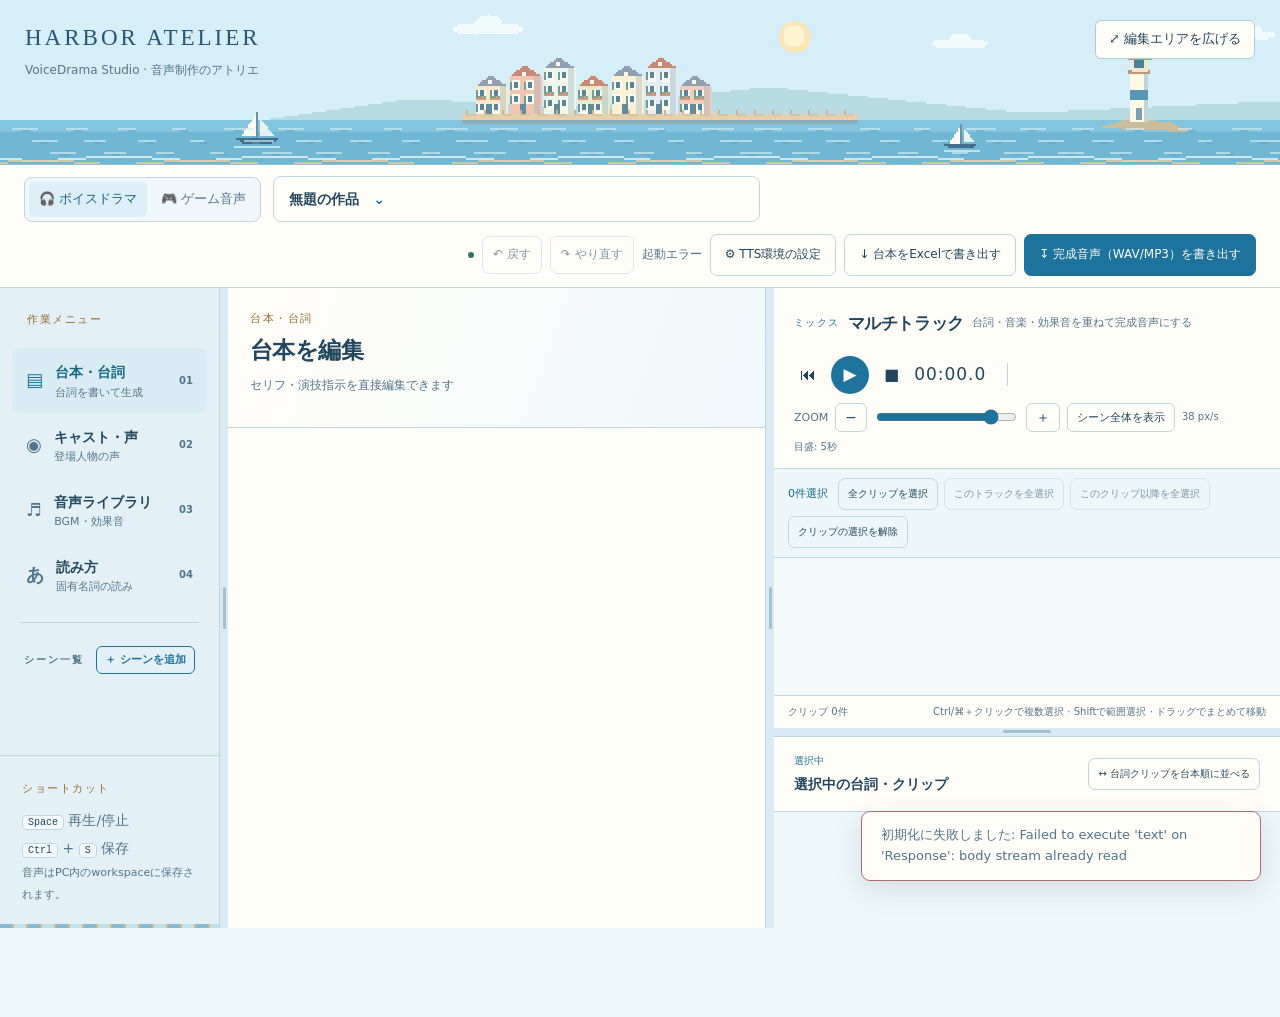
==== commit 27cc25cc: "Open scenes from any screen, name buttons by what they do, rewrite README - Choosing a scene in the " ====
--- a/static/index.html
+++ b/static/index.html
@@ -1,19 +1,19 @@
 <!doctype html>
 <html lang="ja"><head><meta charset="utf-8"><meta name="viewport" content="width=device-width,initial-scale=1">
 <title>VoiceDrama Studio — シナリオから音へ</title>
-<link rel="stylesheet" href="/static/style.css?v=0413"><link rel="stylesheet" href="/static/harbor.css?v=0320"><link rel="stylesheet" href="/static/pronunciation.css?v=0401"><link rel="stylesheet" href="/static/characters.css?v=0501"></head>
+<link rel="stylesheet" href="/static/style.css?v=0601"><link rel="stylesheet" href="/static/harbor.css?v=0320"><link rel="stylesheet" href="/static/pronunciation.css?v=0401"><link rel="stylesheet" href="/static/characters.css?v=0600"></head>
 <body>
 <div id="app">
-<header class="harbor-masthead"><canvas class="harbor-art" aria-hidden="true"></canvas><div class="harbor-brand"><strong>HARBOR ATELIER</strong><span>VoiceDrama Studio · 音声制作のアトリエ</span></div><button type="button" id="harborFocus" class="harbor-focus-button" aria-pressed="false">集中表示</button></header>
+<header class="harbor-masthead"><canvas class="harbor-art" aria-hidden="true"></canvas><div class="harbor-brand"><strong>HARBOR ATELIER</strong><span>VoiceDrama Studio · 音声制作のアトリエ</span></div><button type="button" id="harborFocus" class="harbor-focus-button" aria-pressed="false">⤢ 編集エリアを広げる</button></header>
 <header class="topbar">
  <nav class="mode-switch" aria-label="制作モード"><span class="mode-active" aria-current="page">🎧 ボイスドラマ</span><a href="/game">🎮 ゲーム音声</a></nav>
  <button id="projectButton" class="project-name" title="プロジェクトの管理・名前変更">無題の作品 <span>⌄</span></button>
- <div class="top-actions"><span class="status-dot"></span><button id="undoBtn" class="btn ghost history-action" title="編集を戻す (Ctrl+Z)" disabled>↶ 戻す</button><button id="redoBtn" class="btn ghost history-action" title="やり直す (Ctrl+Y / Ctrl+Shift+Z)" disabled>↷ やり直す</button><span id="saveState" class="small muted">読み込み中</span><button id="settingsBtn" class="btn ghost">⚙ 設定</button><button id="exportExcelBtn" class="btn ghost" title="台本をExcelファイルで書き出します">↓ 台本をExcelで書き出す</button><button id="renderBtn" class="btn primary" title="マルチトラックをミックスして完成音声を書き出します">↧ 完成音声を書き出す</button></div>
+ <div class="top-actions"><span class="status-dot"></span><button id="undoBtn" class="btn ghost history-action" title="編集を戻す (Ctrl+Z)" disabled>↶ 戻す</button><button id="redoBtn" class="btn ghost history-action" title="やり直す (Ctrl+Y / Ctrl+Shift+Z)" disabled>↷ やり直す</button><span id="saveState" class="small muted">読み込み中</span><button id="settingsBtn" class="btn ghost">⚙ TTS環境の設定</button><button id="exportExcelBtn" class="btn ghost" title="台本をExcelファイルで書き出します">↓ 台本をExcelで書き出す</button><button id="renderBtn" class="btn primary" title="マルチトラックをミックスして完成音声を書き出します">↧ 完成音声（WAV/MP3）を書き出す</button></div>
 </header>
 <div class="main-layout">
  <aside class="sidebar">
   <div class="sidebar-top"><div class="section-label">作業メニュー</div><button class="side-nav active" id="navScript"><span class="nav-icon">▤</span><span class="nav-text"><b>台本・台詞</b><small>台詞を書いて生成</small></span><span class="nav-short">01</span></button><button class="side-nav" id="navVoices"><span class="nav-icon">◉</span><span class="nav-text"><b>キャスト・声</b><small>登場人物の声</small></span><span class="nav-short">02</span></button><button class="side-nav" id="navAssets"><span class="nav-icon">♬</span><span class="nav-text"><b>音声ライブラリ</b><small>BGM・効果音</small></span><span class="nav-short">03</span></button><button class="side-nav" id="navPronunciation"><span class="nav-icon">あ</span><span class="nav-text"><b>読み方</b><small>固有名詞の読み</small></span><span class="nav-short">04</span></button></div>
-  <div class="sidebar-divider"></div><div class="side-section-title">シーン一覧 <button id="addSceneBtn" title="シーンを追加">＋</button></div><div id="sceneList" class="scene-list"></div>
+  <div class="sidebar-divider"></div><div class="side-section-title">シーン一覧 <button id="addSceneBtn" class="add-scene-button" title="新しいシーンを一覧の最後に追加します">＋ シーンを追加</button></div><div id="sceneList" class="scene-list"></div>
   <div class="sidebar-footer"><div class="tip-label">ショートカット</div><div><kbd>Space</kbd> 再生/停止</div><div><kbd>Ctrl</kbd> + <kbd>S</kbd> 保存</div><div class="tiny muted">音声はPC内のworkspaceに保存されます。</div></div>
  </aside>
  <div class="panel-resizer panel-resizer-vertical" id="resizeSidebar" role="separator" tabindex="0" aria-label="サイドバーの幅を調整" aria-orientation="vertical" title="左右にドラッグして幅を変更。ダブルクリックで初期化"></div>
@@ -23,11 +23,11 @@
  </main>
  <div class="panel-resizer panel-resizer-vertical" id="resizeEditor" role="separator" tabindex="0" aria-label="台本編集とマルチトラックの幅を調整" aria-orientation="vertical" title="左右にドラッグしてマルチトラックを拡大・縮小。ダブルクリックで初期化"></div>
  <section class="workbench">
-  <div class="workbench-head"><div class="workbench-title"><span class="tiny amber">ミックス</span><h2>マルチトラック</h2><span class="muted small">台詞・音楽・効果音を重ねて完成音声にする</span></div><div class="transport"><button id="rewindBtn" title="先頭へ">⏮</button><button id="playBtn" class="play-btn" title="再生">▶</button><button id="stopBtn" title="再生を中断（現在位置を保持）" aria-label="再生を中断（現在位置を保持）">■</button><div id="timeDisplay" class="clock">00:00.0</div><span class="transport-divider"></span><div class="timeline-zoom-tools" aria-label="タイムラインの表示倍率"><span class="muted small">ZOOM</span><button type="button" id="zoomOutBtn" aria-label="時間軸を縮小" title="より長い時間を表示">−</button><input id="zoom" type="range" min="0" max="100" step="1" value="86" aria-label="時間軸の拡大縮小"><button type="button" id="zoomInBtn" aria-label="時間軸を拡大" title="細かい時間を表示">＋</button><button type="button" id="zoomFitBtn" class="zoom-fit" title="現在のシーンを横幅に収める">全体表示</button><span class="muted tiny" id="zoomNumber">38 px/s</span><span class="muted tiny" id="zoomScale">目盛: 5秒</span></div></div></div>
-  <div class="clip-selection-tools" aria-label="タイムラインの複数選択"><span id="clipSelectionCount" role="status">0件選択</span><button id="selectAllClips" class="btn ghost mini">全クリップ</button><button id="selectTrackClips" class="btn ghost mini" disabled>このトラックを全選択</button><button id="selectFollowingClips" class="btn ghost mini" disabled title="選択中クリップの開始時刻以降を全トラックから選択">このクリップ以降を全選択</button><button id="clearClipSelection" class="btn ghost mini">選択解除</button></div>
+  <div class="workbench-head"><div class="workbench-title"><span class="tiny amber">ミックス</span><h2>マルチトラック</h2><span class="muted small">台詞・音楽・効果音を重ねて完成音声にする</span></div><div class="transport"><button id="rewindBtn" title="先頭へ">⏮</button><button id="playBtn" class="play-btn" title="再生">▶</button><button id="stopBtn" title="再生を中断（現在位置を保持）" aria-label="再生を中断（現在位置を保持）">■</button><div id="timeDisplay" class="clock">00:00.0</div><span class="transport-divider"></span><div class="timeline-zoom-tools" aria-label="タイムラインの表示倍率"><span class="muted small">ZOOM</span><button type="button" id="zoomOutBtn" aria-label="時間軸を縮小" title="より長い時間を表示">−</button><input id="zoom" type="range" min="0" max="100" step="1" value="86" aria-label="時間軸の拡大縮小"><button type="button" id="zoomInBtn" aria-label="時間軸を拡大" title="細かい時間を表示">＋</button><button type="button" id="zoomFitBtn" class="zoom-fit" title="現在のシーンを横幅に収める">シーン全体を表示</button><span class="muted tiny" id="zoomNumber">38 px/s</span><span class="muted tiny" id="zoomScale">目盛: 5秒</span></div></div></div>
+  <div class="clip-selection-tools" aria-label="タイムラインの複数選択"><span id="clipSelectionCount" role="status">0件選択</span><button id="selectAllClips" class="btn ghost mini">全クリップを選択</button><button id="selectTrackClips" class="btn ghost mini" disabled>このトラックを全選択</button><button id="selectFollowingClips" class="btn ghost mini" disabled title="選択中クリップの開始時刻以降を全トラックから選択">このクリップ以降を全選択</button><button id="clearClipSelection" class="btn ghost mini">クリップの選択を解除</button></div>
   <div class="workbench-body"><div class="timeline-shell"><div id="timeline" class="timeline" tabindex="0" aria-label="マルチトラックのタイムライン"></div></div><div class="bottom-stats"><span id="timelineInfo">クリップ 0件</span><span>Ctrl/⌘＋クリックで複数選択 · Shiftで範囲選択 · ドラッグでまとめて移動</span></div></div>
   <div class="panel-resizer panel-resizer-horizontal" id="resizeInspector" role="separator" tabindex="0" aria-label="タイムラインと編集パネルの高さを調整" aria-orientation="horizontal" title="上下にドラッグしてタイムラインの高さを調整。ダブルクリックで初期化"></div>
-  <div class="workbench-foot"><div class="inspector-heading"><div><div class="tiny amber">選択中</div><h3>選択中の台詞・クリップ</h3></div><button id="reflowBtn" class="btn ghost mini" title="台詞を順番どおりに並べ直す">↔ 台詞を自動整列</button></div><div id="inspector" class="inspector"></div></div>
+  <div class="workbench-foot"><div class="inspector-heading"><div><div class="tiny amber">選択中</div><h3>選択中の台詞・クリップ</h3></div><button id="reflowBtn" class="btn ghost mini" title="台詞を順番どおりに並べ直す">↔ 台詞クリップを台本順に並べる</button></div><div id="inspector" class="inspector"></div></div>
  </section>
 </div>
 </div>
@@ -36,5 +36,5 @@
 <input type="file" id="excelPicker" accept=".xlsx" hidden>
 <input type="file" id="audioPicker" accept="audio/*,.wav,.mp3,.flac,.ogg,.m4a,.aac,.opus" multiple hidden>
 <input type="file" id="bulkAudioPicker" accept=".wav,.mp3,.flac,.ogg,.m4a,.aac,.opus,audio/*" multiple hidden>
-<script src="/static/harbor.js?v=0313" defer></script><script src="/static/pronunciation.js?v=0401" defer></script><script src="/static/characters.js?v=0502" defer></script><script src="/static/app.js?v=0503" defer></script>
+<script src="/static/harbor.js?v=0600" defer></script><script src="/static/pronunciation.js?v=0600" defer></script><script src="/static/characters.js?v=0600" defer></script><script src="/static/app.js?v=0600" defer></script>
 </body></html>
--- a/static/style.css
+++ b/static/style.css
@@ -140,8 +140,10 @@
 .side-nav .nav-text{display:flex;flex-direction:column;min-width:0;flex:1}
 .side-nav .nav-text b{font-size:14px;font-weight:600}
 .side-nav .nav-text small{font-size:11px;font-weight:400;color:var(--muted);line-height:1.4;margin-top:1px;white-space:normal}
-.heading-actions{flex-direction:column;align-items:flex-start}
-.heading-actions .action-group{display:flex;flex-wrap:wrap;gap:8px}
+/* Action buttons flow in rows and wrap; descriptive labels never stack one per line. */
+.heading-actions{flex-direction:row;flex-wrap:wrap;align-items:center;width:100%}
+.heading-actions .action-group{display:flex;flex-wrap:wrap;gap:8px;width:100%}
+.heading-actions .action-group:not(.action-main) .btn{padding:7px 10px;font-size:11px}
 .heading-actions .action-main{padding-bottom:8px;border-bottom:1px dashed var(--line);width:100%}
 .take-panel{border:1px solid #9bbfd1;border-radius:9px;background:var(--surface);padding:12px 13px;margin-bottom:14px}
 .take-head{display:flex;align-items:center;justify-content:space-between;gap:8px;margin-bottom:8px}
@@ -156,3 +158,4 @@
 .design-candidates .ref-row>span{min-width:0;overflow:hidden;text-overflow:ellipsis;white-space:nowrap}
 .scene-gen-list{display:grid;gap:8px;max-height:300px;overflow:auto;margin:12px 0 16px}
 .scene-gen-scope{display:grid;gap:6px;margin-bottom:6px}.scene-gen-scope .batch-check{margin:0}.scene-gen-scope input{width:auto;flex:none}
+.side-section-title .add-scene-button{font-size:11px;letter-spacing:0;font-weight:700;padding:4px 8px;border:1px solid currentColor;border-radius:6px;white-space:nowrap}
--- a/static/characters.css
+++ b/static/characters.css
@@ -58,6 +58,7 @@
 .speaker-link-row{display:grid;grid-template-columns:minmax(90px,1fr) minmax(180px,2fr) minmax(120px,1.4fr);gap:8px;align-items:center;padding:7px 0;border-bottom:1px solid var(--line)}
 .speaker-link-row:last-child{border-bottom:0}
 .speaker-link-row select{width:100%;padding:6px 8px;font-size:12px}
-.speaker-link-state{font-size:11px;color:var(--muted);overflow-wrap:anywhere}
+.speaker-link-state{font-size:11px;color:var(--muted);overflow-wrap:anywhere;min-width:0}
+.speaker-link-state button{white-space:normal;max-width:100%;margin-top:4px;text-align:left}
 .project-casts{margin-bottom:12px}
 @media(max-width:760px){.ch-grid{grid-template-columns:1fr}.speaker-link-row{grid-template-columns:1fr}.ch-import-row{flex-wrap:wrap}.ch-import-target{max-width:100%;width:100%;align-items:stretch}.ch-import-target select{max-width:none}}
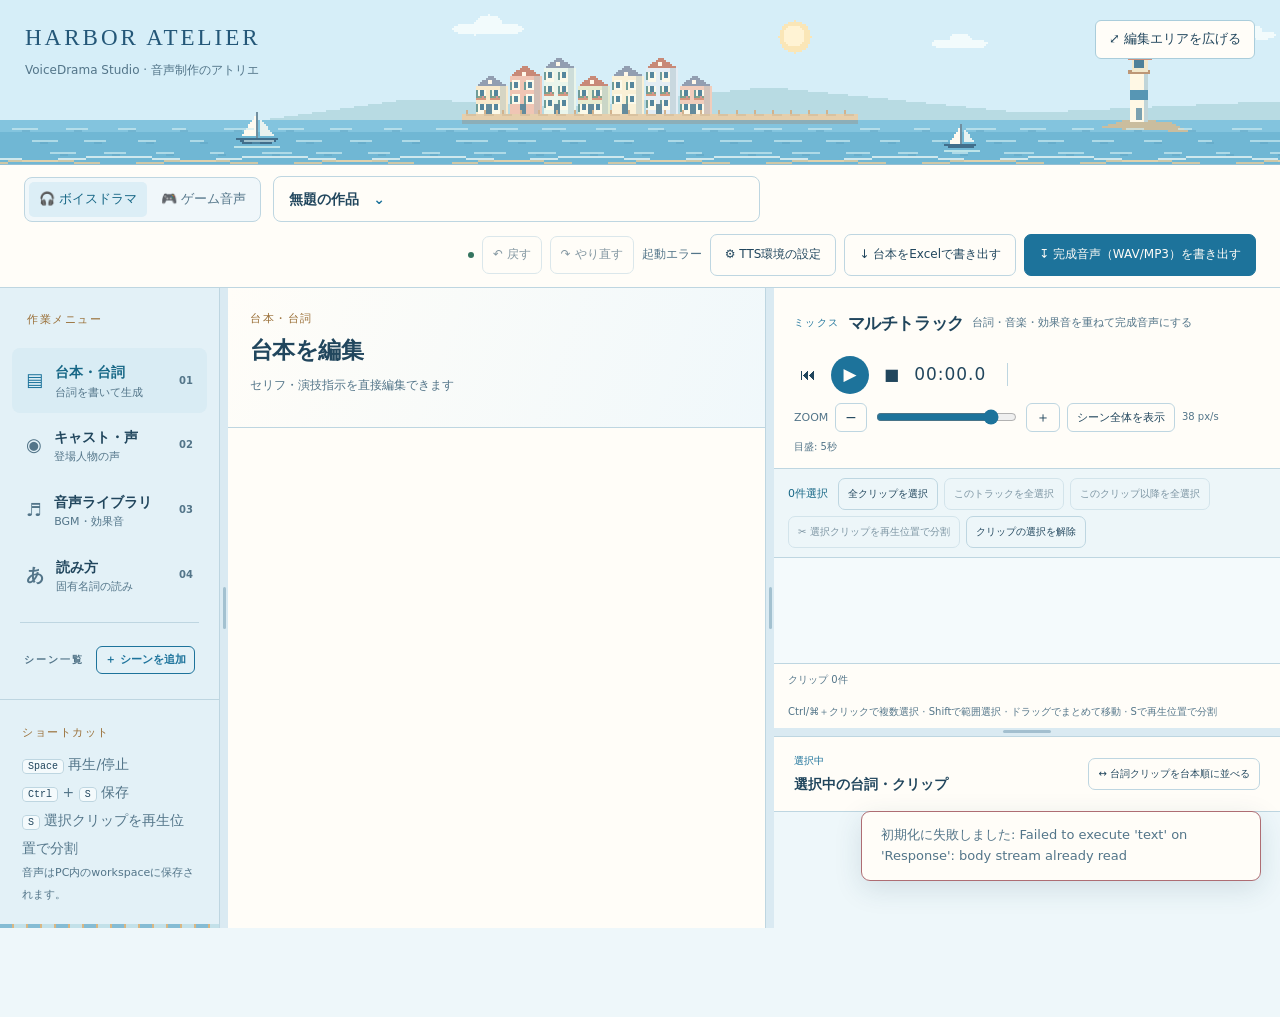
==== commit 4e50fe3d: "Split clips in the multitrack to cut out noise; repair takes whose audio is gone Multitrack: the sel" ====
--- a/static/index.html
+++ b/static/index.html
@@ -1,7 +1,7 @@
 <!doctype html>
 <html lang="ja"><head><meta charset="utf-8"><meta name="viewport" content="width=device-width,initial-scale=1">
 <title>VoiceDrama Studio — シナリオから音へ</title>
-<link rel="stylesheet" href="/static/style.css?v=0601"><link rel="stylesheet" href="/static/harbor.css?v=0320"><link rel="stylesheet" href="/static/pronunciation.css?v=0401"><link rel="stylesheet" href="/static/characters.css?v=0600"></head>
+<link rel="stylesheet" href="/static/style.css?v=0606"><link rel="stylesheet" href="/static/harbor.css?v=0320"><link rel="stylesheet" href="/static/pronunciation.css?v=0401"><link rel="stylesheet" href="/static/characters.css?v=0600"></head>
 <body>
 <div id="app">
 <header class="harbor-masthead"><canvas class="harbor-art" aria-hidden="true"></canvas><div class="harbor-brand"><strong>HARBOR ATELIER</strong><span>VoiceDrama Studio · 音声制作のアトリエ</span></div><button type="button" id="harborFocus" class="harbor-focus-button" aria-pressed="false">⤢ 編集エリアを広げる</button></header>
@@ -14,7 +14,7 @@
  <aside class="sidebar">
   <div class="sidebar-top"><div class="section-label">作業メニュー</div><button class="side-nav active" id="navScript"><span class="nav-icon">▤</span><span class="nav-text"><b>台本・台詞</b><small>台詞を書いて生成</small></span><span class="nav-short">01</span></button><button class="side-nav" id="navVoices"><span class="nav-icon">◉</span><span class="nav-text"><b>キャスト・声</b><small>登場人物の声</small></span><span class="nav-short">02</span></button><button class="side-nav" id="navAssets"><span class="nav-icon">♬</span><span class="nav-text"><b>音声ライブラリ</b><small>BGM・効果音</small></span><span class="nav-short">03</span></button><button class="side-nav" id="navPronunciation"><span class="nav-icon">あ</span><span class="nav-text"><b>読み方</b><small>固有名詞の読み</small></span><span class="nav-short">04</span></button></div>
   <div class="sidebar-divider"></div><div class="side-section-title">シーン一覧 <button id="addSceneBtn" class="add-scene-button" title="新しいシーンを一覧の最後に追加します">＋ シーンを追加</button></div><div id="sceneList" class="scene-list"></div>
-  <div class="sidebar-footer"><div class="tip-label">ショートカット</div><div><kbd>Space</kbd> 再生/停止</div><div><kbd>Ctrl</kbd> + <kbd>S</kbd> 保存</div><div class="tiny muted">音声はPC内のworkspaceに保存されます。</div></div>
+  <div class="sidebar-footer"><div class="tip-label">ショートカット</div><div><kbd>Space</kbd> 再生/停止</div><div><kbd>Ctrl</kbd> + <kbd>S</kbd> 保存</div><div><kbd>S</kbd> 選択クリップを再生位置で分割</div><div class="tiny muted">音声はPC内のworkspaceに保存されます。</div></div>
  </aside>
  <div class="panel-resizer panel-resizer-vertical" id="resizeSidebar" role="separator" tabindex="0" aria-label="サイドバーの幅を調整" aria-orientation="vertical" title="左右にドラッグして幅を変更。ダブルクリックで初期化"></div>
  <main class="editor-panel">
@@ -24,8 +24,8 @@
  <div class="panel-resizer panel-resizer-vertical" id="resizeEditor" role="separator" tabindex="0" aria-label="台本編集とマルチトラックの幅を調整" aria-orientation="vertical" title="左右にドラッグしてマルチトラックを拡大・縮小。ダブルクリックで初期化"></div>
  <section class="workbench">
   <div class="workbench-head"><div class="workbench-title"><span class="tiny amber">ミックス</span><h2>マルチトラック</h2><span class="muted small">台詞・音楽・効果音を重ねて完成音声にする</span></div><div class="transport"><button id="rewindBtn" title="先頭へ">⏮</button><button id="playBtn" class="play-btn" title="再生">▶</button><button id="stopBtn" title="再生を中断（現在位置を保持）" aria-label="再生を中断（現在位置を保持）">■</button><div id="timeDisplay" class="clock">00:00.0</div><span class="transport-divider"></span><div class="timeline-zoom-tools" aria-label="タイムラインの表示倍率"><span class="muted small">ZOOM</span><button type="button" id="zoomOutBtn" aria-label="時間軸を縮小" title="より長い時間を表示">−</button><input id="zoom" type="range" min="0" max="100" step="1" value="86" aria-label="時間軸の拡大縮小"><button type="button" id="zoomInBtn" aria-label="時間軸を拡大" title="細かい時間を表示">＋</button><button type="button" id="zoomFitBtn" class="zoom-fit" title="現在のシーンを横幅に収める">シーン全体を表示</button><span class="muted tiny" id="zoomNumber">38 px/s</span><span class="muted tiny" id="zoomScale">目盛: 5秒</span></div></div></div>
-  <div class="clip-selection-tools" aria-label="タイムラインの複数選択"><span id="clipSelectionCount" role="status">0件選択</span><button id="selectAllClips" class="btn ghost mini">全クリップを選択</button><button id="selectTrackClips" class="btn ghost mini" disabled>このトラックを全選択</button><button id="selectFollowingClips" class="btn ghost mini" disabled title="選択中クリップの開始時刻以降を全トラックから選択">このクリップ以降を全選択</button><button id="clearClipSelection" class="btn ghost mini">クリップの選択を解除</button></div>
-  <div class="workbench-body"><div class="timeline-shell"><div id="timeline" class="timeline" tabindex="0" aria-label="マルチトラックのタイムライン"></div></div><div class="bottom-stats"><span id="timelineInfo">クリップ 0件</span><span>Ctrl/⌘＋クリックで複数選択 · Shiftで範囲選択 · ドラッグでまとめて移動</span></div></div>
+  <div class="clip-selection-tools" aria-label="タイムラインの複数選択"><span id="clipSelectionCount" role="status">0件選択</span><button id="selectAllClips" class="btn ghost mini">全クリップを選択</button><button id="selectTrackClips" class="btn ghost mini" disabled>このトラックを全選択</button><button id="selectFollowingClips" class="btn ghost mini" disabled title="選択中クリップの開始時刻以降を全トラックから選択">このクリップ以降を全選択</button><button id="splitClipsBtn" class="btn ghost mini" disabled title="選択中のクリップを、縦の線（再生位置）で2つに分けます。キーボードのSでも分割できます">✂ 選択クリップを再生位置で分割</button><button id="clearClipSelection" class="btn ghost mini">クリップの選択を解除</button></div>
+  <div class="workbench-body"><div class="timeline-shell"><div id="timeline" class="timeline" tabindex="0" aria-label="マルチトラックのタイムライン"></div></div><div class="bottom-stats"><span id="timelineInfo">クリップ 0件</span><span>Ctrl/⌘＋クリックで複数選択 · Shiftで範囲選択 · ドラッグでまとめて移動 · Sで再生位置で分割</span></div></div>
   <div class="panel-resizer panel-resizer-horizontal" id="resizeInspector" role="separator" tabindex="0" aria-label="タイムラインと編集パネルの高さを調整" aria-orientation="horizontal" title="上下にドラッグしてタイムラインの高さを調整。ダブルクリックで初期化"></div>
   <div class="workbench-foot"><div class="inspector-heading"><div><div class="tiny amber">選択中</div><h3>選択中の台詞・クリップ</h3></div><button id="reflowBtn" class="btn ghost mini" title="台詞を順番どおりに並べ直す">↔ 台詞クリップを台本順に並べる</button></div><div id="inspector" class="inspector"></div></div>
  </section>
@@ -36,5 +36,5 @@
 <input type="file" id="excelPicker" accept=".xlsx" hidden>
 <input type="file" id="audioPicker" accept="audio/*,.wav,.mp3,.flac,.ogg,.m4a,.aac,.opus" multiple hidden>
 <input type="file" id="bulkAudioPicker" accept=".wav,.mp3,.flac,.ogg,.m4a,.aac,.opus,audio/*" multiple hidden>
-<script src="/static/harbor.js?v=0600" defer></script><script src="/static/pronunciation.js?v=0600" defer></script><script src="/static/characters.js?v=0600" defer></script><script src="/static/app.js?v=0600" defer></script>
+<script src="/static/harbor.js?v=0600" defer></script><script src="/static/pronunciation.js?v=0600" defer></script><script src="/static/characters.js?v=0600" defer></script><script src="/static/app.js?v=0606" defer></script>
 </body></html>
--- a/static/style.css
+++ b/static/style.css
@@ -156,6 +156,15 @@
 .design-panel{margin-top:14px}
 .design-candidates{margin:4px 0 8px;border:1px solid var(--border);border-radius:8px;padding:0 10px}
 .design-candidates .ref-row>span{min-width:0;overflow:hidden;text-overflow:ellipsis;white-space:nowrap}
-.scene-gen-list{display:grid;gap:8px;max-height:300px;overflow:auto;margin:12px 0 16px}
+.scene-gen-list{display:grid;gap:8px;max-height:220px;overflow:auto;margin:8px 0 14px}
+.gen-pick-head{display:flex;flex-wrap:wrap;align-items:center;justify-content:space-between;gap:6px}.gen-pick-head .btn{padding:6px 10px;font-size:11px}
+.speaker-link-state button{display:block}
 .scene-gen-scope{display:grid;gap:6px;margin-bottom:6px}.scene-gen-scope .batch-check{margin:0}.scene-gen-scope input{width:auto;flex:none}
 .side-section-title .add-scene-button{font-size:11px;letter-spacing:0;font-weight:700;padding:4px 8px;border:1px solid currentColor;border-radius:6px;white-space:nowrap}
+.export-join{border:1px solid var(--line,#384254);border-radius:10px;padding:10px 12px;margin:4px 0 14px}
+.export-scene-row{display:flex;align-items:stretch;gap:6px}.export-scene-row .cast-copy-item{flex:1;min-width:0}.export-scene-move{display:flex;flex-direction:column;gap:4px}.export-scene-move .btn{padding:3px 9px;font-size:11px}
+.export-join-bulk{display:flex;flex-wrap:wrap;align-items:center;gap:6px 10px;margin:8px 0;font-size:12px}.export-join-bulk input,.export-gap-row input{width:72px;padding:5px 7px;text-align:right}.export-join-bulk .btn{padding:6px 10px;font-size:11px}
+.export-gap-row{display:flex;flex-wrap:wrap;align-items:center;gap:6px;margin:-2px 0 2px 28px;padding:6px 10px;border-left:3px solid var(--accent,#b58b50);font-size:12px}.export-gap-row .btn{padding:5px 10px;font-size:11px}
+.export-scene-list{max-height:360px}
+
+.clip-wave{position:absolute;left:0;top:7px;width:100%;height:34px;pointer-events:none;opacity:.6}.tl-clip.has-wave .clip-bars{display:none}.split-help{margin-top:10px}
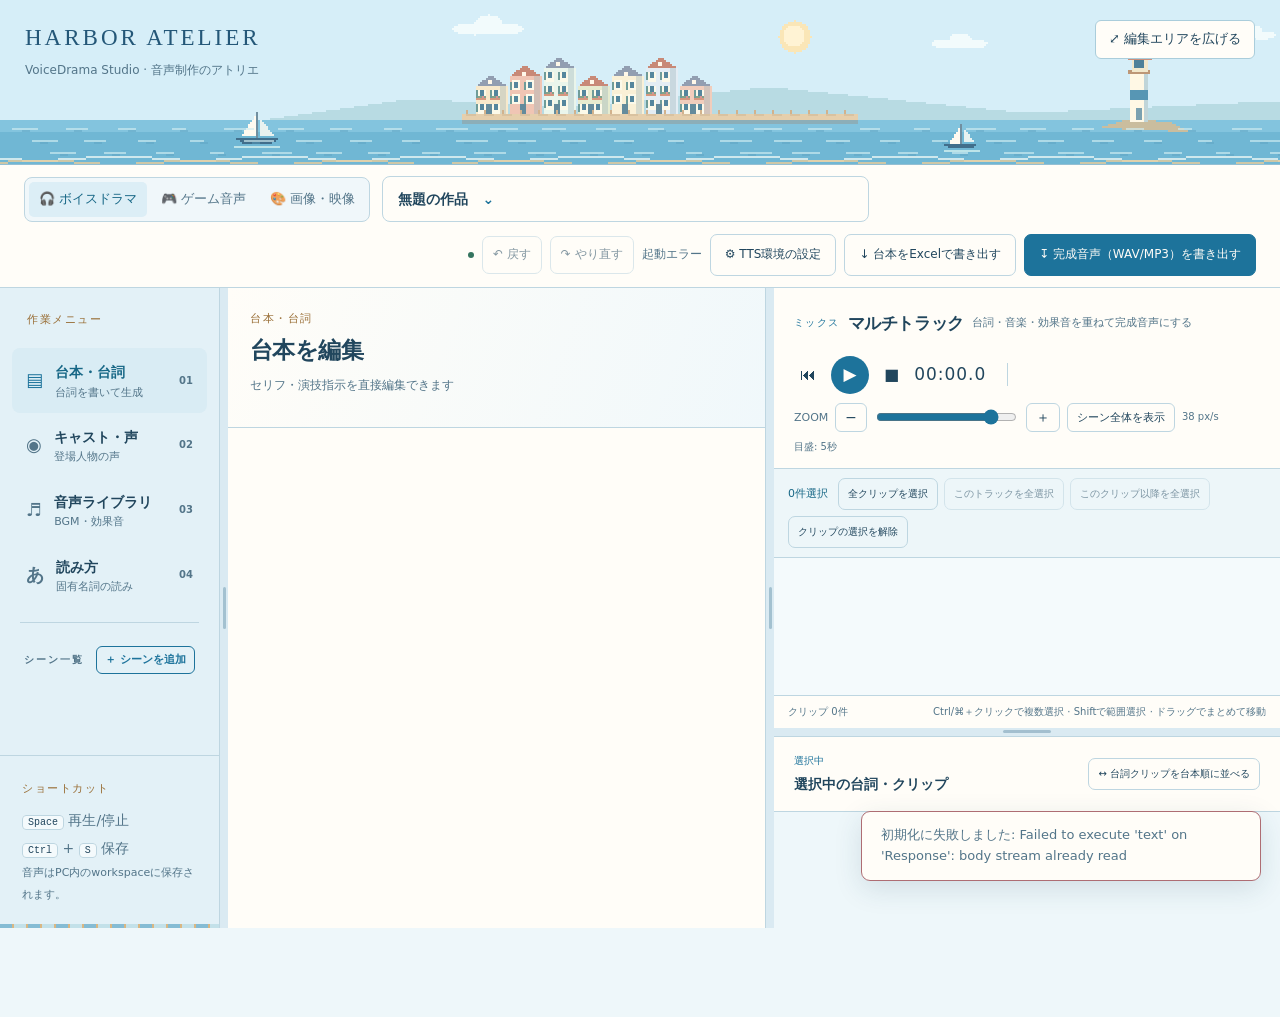
==== commit e888f36b: "feat: add Pixel Workbench navigation to VoiceDrama header" ====
--- a/static/index.html
+++ b/static/index.html
@@ -1,12 +1,12 @@
 <!doctype html>
 <html lang="ja"><head><meta charset="utf-8"><meta name="viewport" content="width=device-width,initial-scale=1">
 <title>VoiceDrama Studio — シナリオから音へ</title>
-<link rel="stylesheet" href="/static/style.css?v=0606"><link rel="stylesheet" href="/static/harbor.css?v=0320"><link rel="stylesheet" href="/static/pronunciation.css?v=0401"><link rel="stylesheet" href="/static/characters.css?v=0600"></head>
+<link rel="stylesheet" href="/static/style.css?v=0605"><link rel="stylesheet" href="/static/harbor.css?v=0320"><link rel="stylesheet" href="/static/pronunciation.css?v=0401"><link rel="stylesheet" href="/static/characters.css?v=0600"></head>
 <body>
 <div id="app">
 <header class="harbor-masthead"><canvas class="harbor-art" aria-hidden="true"></canvas><div class="harbor-brand"><strong>HARBOR ATELIER</strong><span>VoiceDrama Studio · 音声制作のアトリエ</span></div><button type="button" id="harborFocus" class="harbor-focus-button" aria-pressed="false">⤢ 編集エリアを広げる</button></header>
 <header class="topbar">
- <nav class="mode-switch" aria-label="制作モード"><span class="mode-active" aria-current="page">🎧 ボイスドラマ</span><a href="/game">🎮 ゲーム音声</a></nav>
+ <nav class="mode-switch" aria-label="制作モード"><span class="mode-active" aria-current="page">🎧 ボイスドラマ</span><a href="/game">🎮 ゲーム音声</a><a id="pixelStudioLink" href="/pixel/">🎨 画像・映像</a></nav>
  <button id="projectButton" class="project-name" title="プロジェクトの管理・名前変更">無題の作品 <span>⌄</span></button>
  <div class="top-actions"><span class="status-dot"></span><button id="undoBtn" class="btn ghost history-action" title="編集を戻す (Ctrl+Z)" disabled>↶ 戻す</button><button id="redoBtn" class="btn ghost history-action" title="やり直す (Ctrl+Y / Ctrl+Shift+Z)" disabled>↷ やり直す</button><span id="saveState" class="small muted">読み込み中</span><button id="settingsBtn" class="btn ghost">⚙ TTS環境の設定</button><button id="exportExcelBtn" class="btn ghost" title="台本をExcelファイルで書き出します">↓ 台本をExcelで書き出す</button><button id="renderBtn" class="btn primary" title="マルチトラックをミックスして完成音声を書き出します">↧ 完成音声（WAV/MP3）を書き出す</button></div>
 </header>
@@ -14,7 +14,7 @@
  <aside class="sidebar">
   <div class="sidebar-top"><div class="section-label">作業メニュー</div><button class="side-nav active" id="navScript"><span class="nav-icon">▤</span><span class="nav-text"><b>台本・台詞</b><small>台詞を書いて生成</small></span><span class="nav-short">01</span></button><button class="side-nav" id="navVoices"><span class="nav-icon">◉</span><span class="nav-text"><b>キャスト・声</b><small>登場人物の声</small></span><span class="nav-short">02</span></button><button class="side-nav" id="navAssets"><span class="nav-icon">♬</span><span class="nav-text"><b>音声ライブラリ</b><small>BGM・効果音</small></span><span class="nav-short">03</span></button><button class="side-nav" id="navPronunciation"><span class="nav-icon">あ</span><span class="nav-text"><b>読み方</b><small>固有名詞の読み</small></span><span class="nav-short">04</span></button></div>
   <div class="sidebar-divider"></div><div class="side-section-title">シーン一覧 <button id="addSceneBtn" class="add-scene-button" title="新しいシーンを一覧の最後に追加します">＋ シーンを追加</button></div><div id="sceneList" class="scene-list"></div>
-  <div class="sidebar-footer"><div class="tip-label">ショートカット</div><div><kbd>Space</kbd> 再生/停止</div><div><kbd>Ctrl</kbd> + <kbd>S</kbd> 保存</div><div><kbd>S</kbd> 選択クリップを再生位置で分割</div><div class="tiny muted">音声はPC内のworkspaceに保存されます。</div></div>
+  <div class="sidebar-footer"><div class="tip-label">ショートカット</div><div><kbd>Space</kbd> 再生/停止</div><div><kbd>Ctrl</kbd> + <kbd>S</kbd> 保存</div><div class="tiny muted">音声はPC内のworkspaceに保存されます。</div></div>
  </aside>
  <div class="panel-resizer panel-resizer-vertical" id="resizeSidebar" role="separator" tabindex="0" aria-label="サイドバーの幅を調整" aria-orientation="vertical" title="左右にドラッグして幅を変更。ダブルクリックで初期化"></div>
  <main class="editor-panel">
@@ -24,8 +24,8 @@
  <div class="panel-resizer panel-resizer-vertical" id="resizeEditor" role="separator" tabindex="0" aria-label="台本編集とマルチトラックの幅を調整" aria-orientation="vertical" title="左右にドラッグしてマルチトラックを拡大・縮小。ダブルクリックで初期化"></div>
  <section class="workbench">
   <div class="workbench-head"><div class="workbench-title"><span class="tiny amber">ミックス</span><h2>マルチトラック</h2><span class="muted small">台詞・音楽・効果音を重ねて完成音声にする</span></div><div class="transport"><button id="rewindBtn" title="先頭へ">⏮</button><button id="playBtn" class="play-btn" title="再生">▶</button><button id="stopBtn" title="再生を中断（現在位置を保持）" aria-label="再生を中断（現在位置を保持）">■</button><div id="timeDisplay" class="clock">00:00.0</div><span class="transport-divider"></span><div class="timeline-zoom-tools" aria-label="タイムラインの表示倍率"><span class="muted small">ZOOM</span><button type="button" id="zoomOutBtn" aria-label="時間軸を縮小" title="より長い時間を表示">−</button><input id="zoom" type="range" min="0" max="100" step="1" value="86" aria-label="時間軸の拡大縮小"><button type="button" id="zoomInBtn" aria-label="時間軸を拡大" title="細かい時間を表示">＋</button><button type="button" id="zoomFitBtn" class="zoom-fit" title="現在のシーンを横幅に収める">シーン全体を表示</button><span class="muted tiny" id="zoomNumber">38 px/s</span><span class="muted tiny" id="zoomScale">目盛: 5秒</span></div></div></div>
-  <div class="clip-selection-tools" aria-label="タイムラインの複数選択"><span id="clipSelectionCount" role="status">0件選択</span><button id="selectAllClips" class="btn ghost mini">全クリップを選択</button><button id="selectTrackClips" class="btn ghost mini" disabled>このトラックを全選択</button><button id="selectFollowingClips" class="btn ghost mini" disabled title="選択中クリップの開始時刻以降を全トラックから選択">このクリップ以降を全選択</button><button id="splitClipsBtn" class="btn ghost mini" disabled title="選択中のクリップを、縦の線（再生位置）で2つに分けます。キーボードのSでも分割できます">✂ 選択クリップを再生位置で分割</button><button id="clearClipSelection" class="btn ghost mini">クリップの選択を解除</button></div>
-  <div class="workbench-body"><div class="timeline-shell"><div id="timeline" class="timeline" tabindex="0" aria-label="マルチトラックのタイムライン"></div></div><div class="bottom-stats"><span id="timelineInfo">クリップ 0件</span><span>Ctrl/⌘＋クリックで複数選択 · Shiftで範囲選択 · ドラッグでまとめて移動 · Sで再生位置で分割</span></div></div>
+  <div class="clip-selection-tools" aria-label="タイムラインの複数選択"><span id="clipSelectionCount" role="status">0件選択</span><button id="selectAllClips" class="btn ghost mini">全クリップを選択</button><button id="selectTrackClips" class="btn ghost mini" disabled>このトラックを全選択</button><button id="selectFollowingClips" class="btn ghost mini" disabled title="選択中クリップの開始時刻以降を全トラックから選択">このクリップ以降を全選択</button><button id="clearClipSelection" class="btn ghost mini">クリップの選択を解除</button></div>
+  <div class="workbench-body"><div class="timeline-shell"><div id="timeline" class="timeline" tabindex="0" aria-label="マルチトラックのタイムライン"></div></div><div class="bottom-stats"><span id="timelineInfo">クリップ 0件</span><span>Ctrl/⌘＋クリックで複数選択 · Shiftで範囲選択 · ドラッグでまとめて移動</span></div></div>
   <div class="panel-resizer panel-resizer-horizontal" id="resizeInspector" role="separator" tabindex="0" aria-label="タイムラインと編集パネルの高さを調整" aria-orientation="horizontal" title="上下にドラッグしてタイムラインの高さを調整。ダブルクリックで初期化"></div>
   <div class="workbench-foot"><div class="inspector-heading"><div><div class="tiny amber">選択中</div><h3>選択中の台詞・クリップ</h3></div><button id="reflowBtn" class="btn ghost mini" title="台詞を順番どおりに並べ直す">↔ 台詞クリップを台本順に並べる</button></div><div id="inspector" class="inspector"></div></div>
  </section>
@@ -36,5 +36,5 @@
 <input type="file" id="excelPicker" accept=".xlsx" hidden>
 <input type="file" id="audioPicker" accept="audio/*,.wav,.mp3,.flac,.ogg,.m4a,.aac,.opus" multiple hidden>
 <input type="file" id="bulkAudioPicker" accept=".wav,.mp3,.flac,.ogg,.m4a,.aac,.opus,audio/*" multiple hidden>
-<script src="/static/harbor.js?v=0600" defer></script><script src="/static/pronunciation.js?v=0600" defer></script><script src="/static/characters.js?v=0600" defer></script><script src="/static/app.js?v=0606" defer></script>
+<script src="/static/harbor.js?v=0600" defer></script><script src="/static/pronunciation.js?v=0600" defer></script><script src="/static/characters.js?v=0600" defer></script><script src="/static/app.js?v=0603" defer></script>
 </body></html>
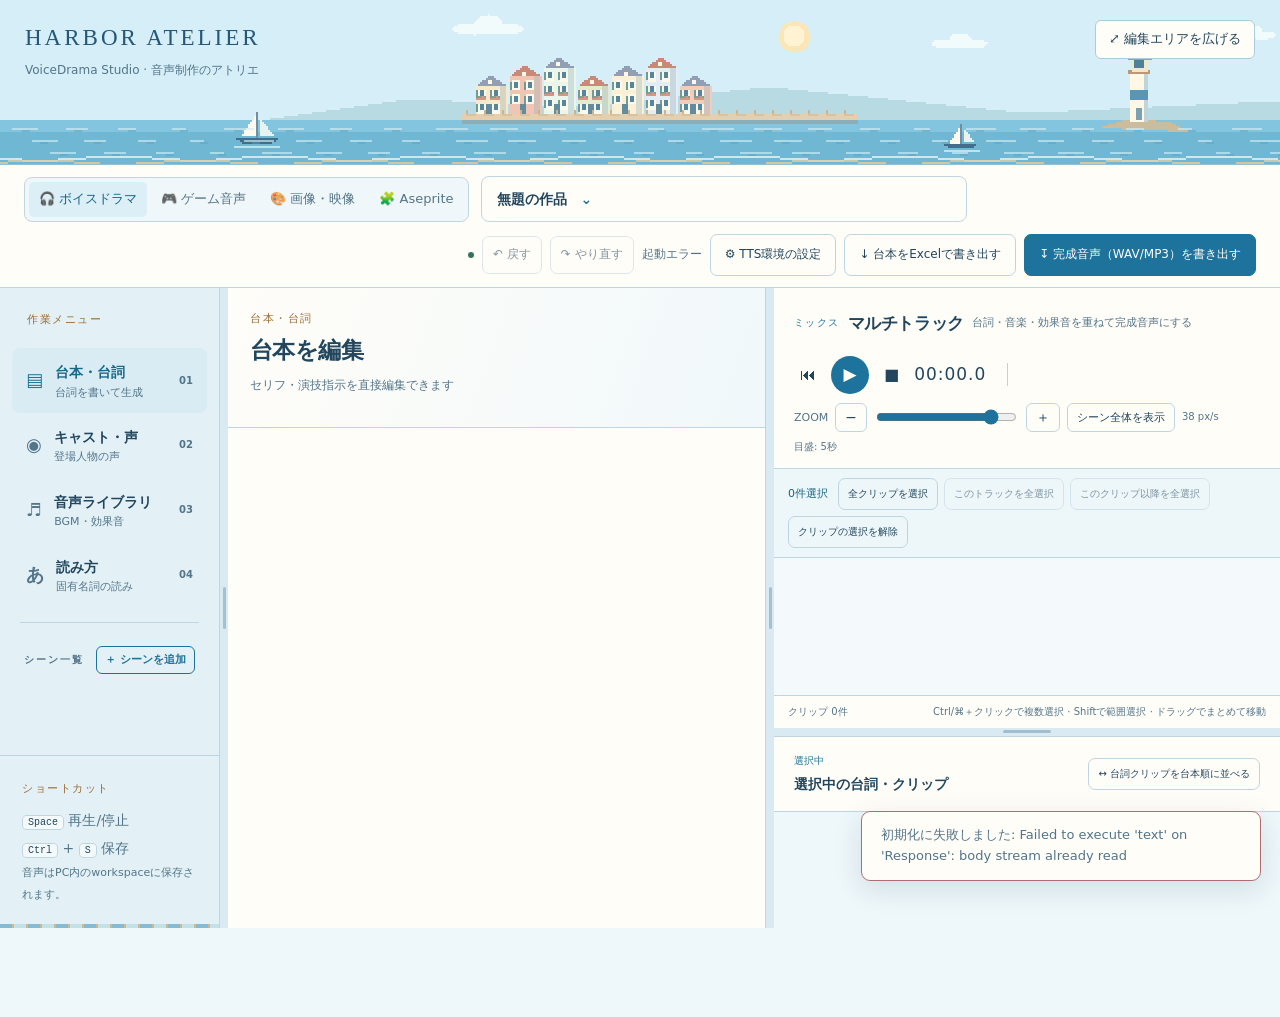
==== commit d58d8018: "feat(aseprite): connect Aseprite editor to shared navigation and app" ====
--- a/static/index.html
+++ b/static/index.html
@@ -6,7 +6,7 @@
 <div id="app">
 <header class="harbor-masthead"><canvas class="harbor-art" aria-hidden="true"></canvas><div class="harbor-brand"><strong>HARBOR ATELIER</strong><span>VoiceDrama Studio · 音声制作のアトリエ</span></div><button type="button" id="harborFocus" class="harbor-focus-button" aria-pressed="false">⤢ 編集エリアを広げる</button></header>
 <header class="topbar">
- <nav class="mode-switch" aria-label="制作モード"><span class="mode-active" aria-current="page">🎧 ボイスドラマ</span><a href="/game">🎮 ゲーム音声</a><a id="pixelStudioLink" href="/pixel/">🎨 画像・映像</a></nav>
+ <nav class="mode-switch" aria-label="制作モード"><span class="mode-active" aria-current="page">🎧 ボイスドラマ</span><a href="/game">🎮 ゲーム音声</a><a id="pixelStudioLink" href="/pixel/">🎨 画像・映像</a><a href="/aseprite/">🧩 Aseprite</a></nav>
  <button id="projectButton" class="project-name" title="プロジェクトの管理・名前変更">無題の作品 <span>⌄</span></button>
  <div class="top-actions"><span class="status-dot"></span><button id="undoBtn" class="btn ghost history-action" title="編集を戻す (Ctrl+Z)" disabled>↶ 戻す</button><button id="redoBtn" class="btn ghost history-action" title="やり直す (Ctrl+Y / Ctrl+Shift+Z)" disabled>↷ やり直す</button><span id="saveState" class="small muted">読み込み中</span><button id="settingsBtn" class="btn ghost">⚙ TTS環境の設定</button><button id="exportExcelBtn" class="btn ghost" title="台本をExcelファイルで書き出します">↓ 台本をExcelで書き出す</button><button id="renderBtn" class="btn primary" title="マルチトラックをミックスして完成音声を書き出します">↧ 完成音声（WAV/MP3）を書き出す</button></div>
 </header>
